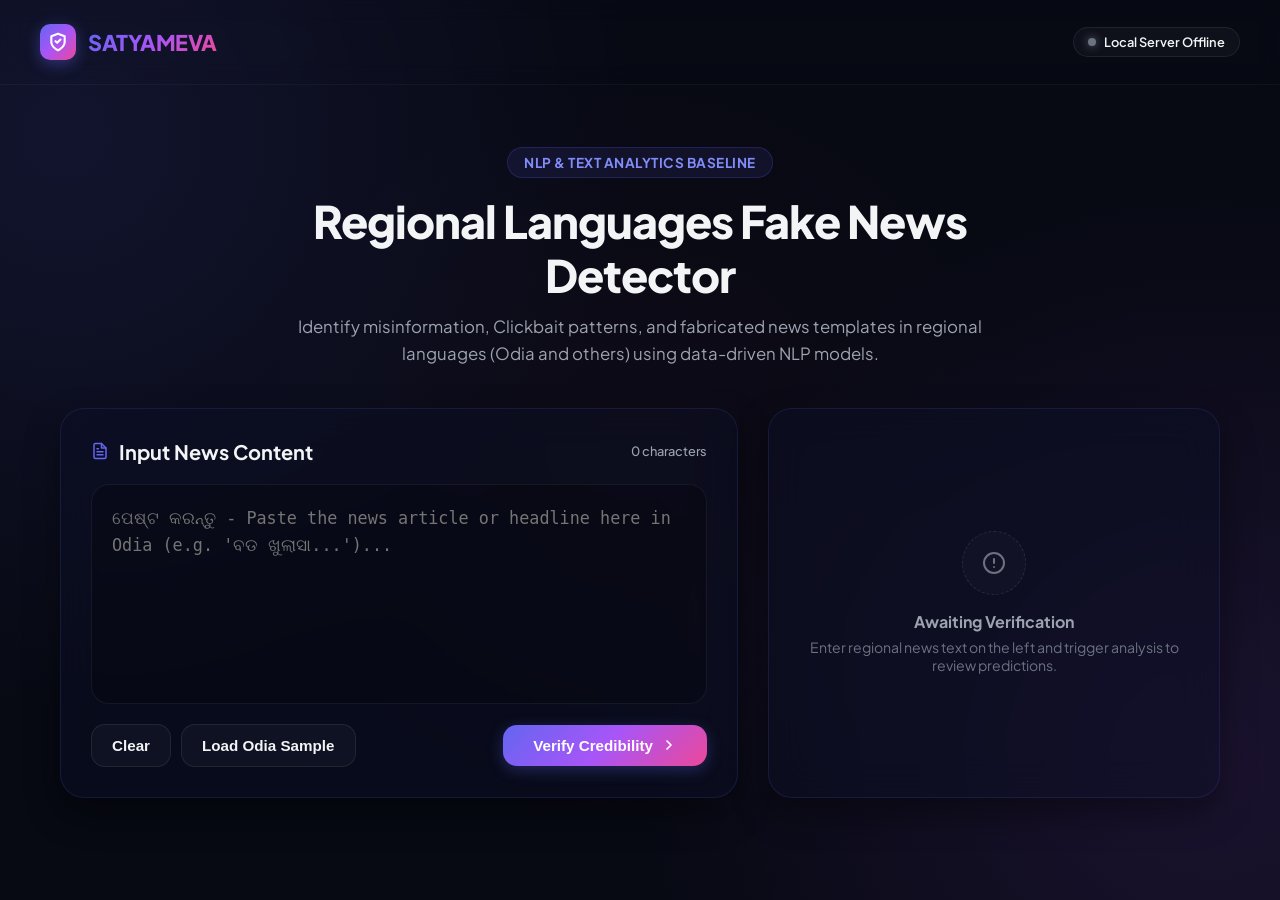
==== frontend/index.html @ 6b49a29d "fix backend" ====
<!DOCTYPE html>
<!-- Updated to use HF backend -->
<html lang="en">
<head>
    <meta charset="UTF-8">
    <meta name="viewport" content="width=device-width, initial-scale=1.0">
    <title>Satyameva | Premium Odia & Regional Fake News Detector</title>
    <meta name="description" content="An advanced NLP-powered platform of Machine Learning baselines to detect fake news in Odia and regional Indian languages.">
    <!-- Google Fonts -->
    <link href="https://fonts.googleapis.com/css2?family=Outfit:wght@300;400;500;600;700;800&family=Plus+Jakarta+Sans:wght@300;400;500;600;700;800&display=swap" rel="stylesheet">
    
    <style>
        :root {
            --bg-dark: #070913;
            --bg-card: rgba(13, 17, 39, 0.45);
            --bg-card-hover: rgba(20, 26, 56, 0.6);
            --border-glow: rgba(99, 102, 241, 0.15);
            --border-hover: rgba(139, 92, 246, 0.35);
            
            --primary: #6366f1;
            --primary-glow: #8b5cf6;
            --accent-gradient: linear-gradient(135deg, #6366f1 0%, #a855f7 50%, #ec4899 100%);
            
            --real-color: #10b981;
            --real-glow: rgba(16, 185, 129, 0.15);
            --fake-color: #ef4444;
            --fake-glow: rgba(239, 68, 68, 0.15);
            
            --text-primary: #f3f4f6;
            --text-secondary: #9ca3af;
            --text-muted: #6b7280;
        }

        * {
            box-sizing: border-box;
            margin: 0;
            padding: 0;
        }

        body {
            background-color: var(--bg-dark);
            color: var(--text-primary);
            font-family: 'Plus Jakarta Sans', 'Outfit', sans-serif;
            min-height: 100vh;
            overflow-x: hidden;
            display: flex;
            flex-direction: column;
            background-image: 
                radial-gradient(circle at 5% 15%, rgba(99, 102, 241, 0.12) 0%, transparent 40%),
                radial-gradient(circle at 95% 85%, rgba(168, 85, 247, 0.12) 0%, transparent 40%),
                radial-gradient(circle at 50% 50%, rgba(236, 72, 153, 0.03) 0%, transparent 50%);
        }

        /* Header Navigation */
        header {
            width: 100%;
            padding: 24px 40px;
            display: flex;
            justify-content: space-between;
            align-items: center;
            border-bottom: 1px solid rgba(255, 255, 255, 0.04);
            backdrop-filter: blur(12px);
            z-index: 10;
        }

        .logo-container {
            display: flex;
            align-items: center;
            gap: 12px;
        }

        .logo-icon {
            width: 36px;
            height: 36px;
            background: var(--accent-gradient);
            border-radius: 10px;
            display: flex;
            align-items: center;
            justify-content: center;
            box-shadow: 0 4px 15px rgba(99, 102, 241, 0.4);
        }

        .logo-text {
            font-size: 1.35rem;
            font-weight: 800;
            letter-spacing: -0.5px;
            background: var(--accent-gradient);
            -webkit-background-clip: text;
            background-clip: text;
            -webkit-text-fill-color: transparent;
        }

        .status-badge {
            display: flex;
            align-items: center;
            gap: 8px;
            background: rgba(255, 255, 255, 0.03);
            border: 1px solid rgba(255, 255, 255, 0.08);
            border-radius: 30px;
            padding: 6px 14px;
            font-size: 0.8rem;
            font-weight: 600;
        }

        .status-dot {
            width: 8px;
            height: 8px;
            border-radius: 50%;
            background-color: var(--text-muted);
            box-shadow: 0 0 10px var(--text-muted);
            transition: all 0.3s ease;
        }

        .status-dot.online {
            background-color: var(--real-color);
            box-shadow: 0 0 10px var(--real-color);
        }

        /* Main Workspace */
        main {
            flex: 1;
            display: flex;
            flex-direction: column;
            align-items: center;
            justify-content: center;
            padding: 40px 20px;
            max-width: 1200px;
            width: 100%;
            margin: 0 auto;
        }

        .hero-section {
            text-align: center;
            margin-bottom: 40px;
            max-width: 700px;
        }

        .hero-tag {
            display: inline-block;
            background: rgba(99, 102, 241, 0.1);
            color: #818cf8;
            padding: 6px 16px;
            border-radius: 20px;
            font-size: 0.85rem;
            font-weight: 700;
            letter-spacing: 0.5px;
            text-transform: uppercase;
            margin-bottom: 16px;
            border: 1px solid rgba(99, 102, 241, 0.2);
        }

        .hero-title {
            font-size: 2.8rem;
            font-weight: 800;
            line-height: 1.2;
            letter-spacing: -1px;
            margin-bottom: 12px;
            color: var(--text-primary);
        }

        .hero-desc {
            color: var(--text-secondary);
            font-size: 1.05rem;
            line-height: 1.6;
        }

        /* Interactive Grid Layout */
        .workspace-grid {
            display: grid;
            grid-template-columns: 1.2fr 0.8fr;
            gap: 30px;
            width: 100%;
            margin-bottom: 40px;
        }

        @media (max-width: 900px) {
            .workspace-grid {
                grid-template-columns: 1fr;
            }
        }

        .card {
            background: var(--bg-card);
            border: 1px solid var(--border-glow);
            border-radius: 24px;
            padding: 30px;
            backdrop-filter: blur(20px);
            box-shadow: 0 15px 35px rgba(0, 0, 0, 0.4);
            transition: all 0.3s ease;
        }

        .card:hover {
            border-color: rgba(99, 102, 241, 0.25);
        }

        .input-card {
            display: flex;
            flex-direction: column;
            gap: 20px;
        }

        .input-header {
            display: flex;
            justify-content: space-between;
            align-items: center;
        }

        .card-title {
            font-size: 1.25rem;
            font-weight: 700;
            display: flex;
            align-items: center;
            gap: 10px;
        }

        .word-counter {
            font-size: 0.8rem;
            color: var(--text-secondary);
            font-weight: 500;
        }

        textarea {
            width: 100%;
            height: 220px;
            background: rgba(0, 0, 0, 0.2);
            border: 1px solid rgba(255, 255, 255, 0.06);
            border-radius: 18px;
            padding: 20px;
            color: var(--text-primary);
            font-size: 1.05rem;
            line-height: 1.6;
            resize: none;
            outline: none;
            transition: all 0.3s cubic-bezier(0.4, 0, 0.2, 1);
        }

        textarea:focus {
            border-color: var(--border-hover);
            box-shadow: 0 0 20px rgba(139, 92, 246, 0.12);
            background: rgba(0, 0, 0, 0.35);
        }

        .controls-row {
            display: flex;
            gap: 15px;
            justify-content: space-between;
            align-items: center;
        }

        .button-group {
            display: flex;
            gap: 10px;
        }

        .secondary-btn {
            background: rgba(255, 255, 255, 0.03);
            border: 1px solid rgba(255, 255, 255, 0.08);
            border-radius: 14px;
            color: var(--text-primary);
            padding: 12px 20px;
            font-size: 0.95rem;
            font-weight: 600;
            cursor: pointer;
            transition: all 0.2s ease;
        }

        .secondary-btn:hover {
            background: rgba(255, 255, 255, 0.08);
            border-color: rgba(255, 255, 255, 0.15);
        }

        .primary-btn {
            background: var(--accent-gradient);
            border: none;
            border-radius: 14px;
            color: white;
            padding: 12px 30px;
            font-size: 0.95rem;
            font-weight: 700;
            cursor: pointer;
            transition: all 0.3s cubic-bezier(0.175, 0.885, 0.32, 1.275);
            box-shadow: 0 4px 15px rgba(99, 102, 241, 0.3);
            display: flex;
            align-items: center;
            gap: 8px;
        }

        .primary-btn:hover {
            transform: translateY(-2px);
            box-shadow: 0 8px 25px rgba(99, 102, 241, 0.5);
        }

        .primary-btn:active {
            transform: translateY(0);
        }

        /* Result Dashboard */
        .result-card {
            display: flex;
            flex-direction: column;
            justify-content: center;
            position: relative;
            min-height: 360px;
        }

        .result-placeholder {
            text-align: center;
            color: var(--text-secondary);
            display: flex;
            flex-direction: column;
            align-items: center;
            gap: 16px;
        }

        .placeholder-icon {
            width: 64px;
            height: 64px;
            border-radius: 50%;
            background: rgba(255, 255, 255, 0.02);
            border: 1px dashed rgba(255, 255, 255, 0.1);
            display: flex;
            align-items: center;
            justify-content: center;
            color: var(--text-muted);
        }

        .result-display {
            display: none;
            opacity: 0;
            transform: scale(0.95);
            transition: all 0.5s cubic-bezier(0.16, 1, 0.3, 1);
        }

        .result-display.active {
            display: flex;
            flex-direction: column;
            gap: 25px;
            opacity: 1;
            transform: scale(1);
        }

        .badge-container {
            display: flex;
            align-items: center;
            justify-content: space-between;
        }

        .verdict-badge {
            font-size: 1.1rem;
            font-weight: 800;
            padding: 8px 20px;
            border-radius: 30px;
            letter-spacing: 1px;
            text-transform: uppercase;
        }

        .verdict-real {
            background-color: rgba(16, 185, 129, 0.12);
            color: var(--real-color);
            border: 1px solid rgba(16, 185, 129, 0.25);
            box-shadow: 0 0 15px rgba(16, 185, 129, 0.1);
        }

        .verdict-fake {
            background-color: rgba(239, 68, 68, 0.12);
            color: var(--fake-color);
            border: 1px solid rgba(239, 68, 68, 0.25);
            box-shadow: 0 0 15px rgba(239, 68, 68, 0.1);
        }

        /* Circular Meter */
        .meter-container {
            display: flex;
            align-items: center;
            gap: 20px;
        }

        .circular-gauge {
            position: relative;
            width: 80px;
            height: 80px;
        }

        .circular-gauge svg {
            width: 100%;
            height: 100%;
            transform: rotate(-90deg);
        }

        .circular-gauge circle {
            fill: none;
            stroke-width: 6;
        }

        .circular-gauge .bg-circle {
            stroke: rgba(255, 255, 255, 0.05);
        }

        .circular-gauge .fill-circle {
            stroke: var(--primary);
            stroke-linecap: round;
            stroke-dasharray: 226;
            stroke-dashoffset: 226;
            transition: stroke-dashoffset 1.2s cubic-bezier(0.16, 1, 0.3, 1);
        }

        .percentage-label {
            position: absolute;
            top: 50%;
            left: 50%;
            transform: translate(-50%, -50%);
            font-size: 1.15rem;
            font-weight: 700;
        }

        .meter-info {
            display: flex;
            flex-direction: column;
            gap: 4px;
        }

        .meter-title {
            font-size: 0.9rem;
            font-weight: 600;
            color: var(--text-secondary);
        }

        .meter-desc {
            font-size: 0.8rem;
            color: var(--text-muted);
        }

        /* Analysis breakdown list */
        .analysis-list {
            display: flex;
            flex-direction: column;
            gap: 12px;
            background: rgba(0, 0, 0, 0.15);
            border-radius: 16px;
            padding: 18px;
            border: 1px solid rgba(255, 255, 255, 0.03);
        }

        .analysis-item {
            display: flex;
            justify-content: space-between;
            align-items: center;
            font-size: 0.88rem;
        }

        .analysis-label {
            color: var(--text-secondary);
            display: flex;
            align-items: center;
            gap: 8px;
        }

        .analysis-value {
            font-weight: 600;
        }

        .badge-sm {
            padding: 2px 8px;
            border-radius: 4px;
            font-size: 0.75rem;
            font-weight: 700;
        }

        /* Clickbait warnings box */
        .warning-box {
            background: rgba(239, 68, 68, 0.08);
            border: 1px solid rgba(239, 68, 68, 0.18);
            border-radius: 14px;
            padding: 14px 18px;
            display: none;
            align-items: flex-start;
            gap: 12px;
            font-size: 0.85rem;
            line-height: 1.5;
            color: rgba(252, 165, 165, 0.9);
        }

        .warning-box.active {
            display: flex;
        }

        /* Spinner & Loading */
        .loader-container {
            display: none;
            position: absolute;
            top: 50%;
            left: 50%;
            transform: translate(-50%, -50%);
            flex-direction: column;
            align-items: center;
            gap: 16px;
            z-index: 5;
        }

        .glow-spinner {
            width: 48px;
            height: 48px;
            border: 3px solid rgba(99, 102, 241, 0.08);
            border-top: 3px solid var(--primary-glow);
            border-radius: 50%;
            animation: spin 0.8s linear infinite;
            box-shadow: 0 0 15px rgba(139, 92, 246, 0.15);
        }

        @keyframes spin {
            0% { transform: rotate(0deg); }
            100% { transform: rotate(360deg); }
        }

        /* History log */
        .history-section {
            width: 100%;
            margin-top: 20px;
        }

        .history-header {
            display: flex;
            justify-content: space-between;
            align-items: center;
            margin-bottom: 15px;
        }

        .history-title {
            font-size: 1.1rem;
            font-weight: 700;
            color: var(--text-secondary);
        }

        .history-list {
            display: flex;
            flex-direction: column;
            gap: 10px;
        }

        .history-item {
            background: rgba(255, 255, 255, 0.02);
            border: 1px solid rgba(255, 255, 255, 0.04);
            border-radius: 12px;
            padding: 14px 20px;
            display: flex;
            justify-content: space-between;
            align-items: center;
            font-size: 0.9rem;
            cursor: pointer;
            transition: all 0.2s ease;
        }

        .history-item:hover {
            background: rgba(255, 255, 255, 0.04);
            border-color: rgba(99, 102, 241, 0.15);
        }

        .history-text {
            white-space: nowrap;
            overflow: hidden;
            text-overflow: ellipsis;
            max-width: 60%;
            color: var(--text-primary);
        }

        .history-meta {
            display: flex;
            gap: 15px;
            align-items: center;
        }

        .history-badge {
            font-size: 0.75rem;
            font-weight: 700;
            padding: 2px 8px;
            border-radius: 4px;
            text-transform: uppercase;
        }

        .history-badge.real {
            background: rgba(16, 185, 129, 0.15);
            color: var(--real-color);
        }

        .history-badge.fake {
            background: rgba(239, 68, 68, 0.15);
            color: var(--fake-color);
        }

        .clear-history-btn {
            font-size: 0.8rem;
            color: var(--text-muted);
            background: none;
            border: none;
            cursor: pointer;
            font-weight: 600;
        }

        .clear-history-btn:hover {
            color: var(--fake-color);
        }
    </style>
</head>
<body>

    <!-- Header Section -->
    <header>
        <div class="logo-container">
            <div class="logo-icon">
                <!-- SVG Shield Check icon -->
                <svg width="20" height="20" viewBox="0 0 24 24" fill="none" stroke="currentColor" stroke-width="2.5" stroke-linecap="round" stroke-linejoin="round" style="color: white;">
                    <path d="M12 22s8-4 8-10V5l-8-3-8 3v7c0 6 8 10 8 10z"></path>
                    <path d="m9 11 2 2 4-4"></path>
                </svg>
            </div>
            <span class="logo-text">SATYAMEVA</span>
        </div>
        
        <div class="status-badge" id="apiStatusBadge">
            <div class="status-dot" id="apiStatusDot"></div>
            <span id="apiStatusText">Checking Server...</span>
        </div>
    </header>

    <!-- Main Content Grid -->
    <main>
        
        <!-- Hero Introduction -->
        <section class="hero-section">
            <span class="hero-tag">NLP & Text Analytics Baseline</span>
            <h1 class="hero-title">Regional Languages Fake News Detector</h1>
            <p class="hero-desc">Identify misinformation, Clickbait patterns, and fabricated news templates in regional languages (Odia and others) using data-driven NLP models.</p>
        </section>

        <!-- Dynamic Grid Workspace -->
        <div class="workspace-grid">
            
            <!-- Left Panel: Input Area -->
            <div class="card input-card">
                <div class="input-header">
                    <span class="card-title">
                        <svg width="18" height="18" viewBox="0 0 24 24" fill="none" stroke="currentColor" stroke-width="2" stroke-linecap="round" stroke-linejoin="round" style="color: var(--primary);">
                            <path d="M14 2H6a2 2 0 0 0-2 2v16a2 2 0 0 0 2 2h12a2 2 0 0 0 2-2V8z"></path>
                            <polyline points="14 2 14 8 20 8"></polyline>
                            <line x1="16" y1="13" x2="8" y2="13"></line>
                            <line x1="16" y1="17" x2="8" y2="17"></line>
                            <polyline points="10 9 9 9 8 9"></polyline>
                        </svg>
                        Input News Content
                    </span>
                    <span class="word-counter" id="charCounter">0 characters</span>
                </div>
                
                <textarea id="newsInput" oninput="updateCharCounter()" placeholder="ପେଷ୍ଟ କରନ୍ତୁ - Paste the news article or headline here in Odia (e.g. 'ବଡ ଖୁଲାସା...')..."></textarea>
                
                <div class="controls-row">
                    <div class="button-group">
                        <button class="secondary-btn" onclick="clearInput()">Clear</button>
                        <button class="secondary-btn" onclick="pasteSample()">Load Odia Sample</button>
                    </div>
                    <button class="primary-btn" id="analyzeBtn" onclick="analyzeNews()">
                        <span>Verify Credibility</span>
                        <svg width="16" height="16" viewBox="0 0 24 24" fill="none" stroke="currentColor" stroke-width="2.5" stroke-linecap="round" stroke-linejoin="round">
                            <polyline points="9 18 15 12 9 6"></polyline>
                        </svg>
                    </button>
                </div>
            </div>

            <!-- Right Panel: Results Dashboard -->
            <div class="card result-card" id="resultCard">
                
                <!-- Loading State overlay -->
                <div class="loader-container" id="loaderContainer">
                    <div class="glow-spinner"></div>
                    <p style="color: var(--text-secondary); font-size: 0.9rem; font-weight: 500;">Running NLP Classifiers...</p>
                </div>

                <!-- 1. Placeholder State -->
                <div class="result-placeholder" id="resultPlaceholder">
                    <div class="placeholder-icon">
                        <svg width="24" height="24" viewBox="0 0 24 24" fill="none" stroke="currentColor" stroke-width="2" stroke-linecap="round" stroke-linejoin="round">
                            <circle cx="12" cy="12" r="10"></circle>
                            <line x1="12" y1="8" x2="12" y2="12"></line>
                            <line x1="12" y1="16" x2="12.01" y2="16"></line>
                        </svg>
                    </div>
                    <div>
                        <h4 style="font-weight: 700; margin-bottom: 6px;">Awaiting Verification</h4>
                        <p style="font-size: 0.88rem; color: var(--text-muted);">Enter regional news text on the left and trigger analysis to review predictions.</p>
                    </div>
                </div>

                <!-- 2. Active Result Display State -->
                <div class="result-display" id="resultDisplay">
                    <div class="badge-container">
                        <h4 style="font-weight: 700; font-size: 1.05rem;">Classification Verdict</h4>
                        <div id="verdictBadge" class="verdict-badge verdict-real">REAL</div>
                    </div>

                    <!-- Circular Gauge Indicator -->
                    <div class="meter-container">
                        <div class="circular-gauge">
                            <svg>
                                <circle class="bg-circle" cx="40" cy="40" r="36"></circle>
                                <circle class="fill-circle" id="gaugeFill" cx="40" cy="40" r="36"></circle>
                            </svg>
                            <div class="percentage-label" id="confidencePercent">0%</div>
                        </div>
                        <div class="meter-info">
                            <div class="meter-title">Confidence Metric</div>
                            <div class="meter-desc" id="confidenceDesc">Probability allocated by NLP classifier.</div>
                        </div>
                    </div>

                    <!-- Analysis breakdown metrics -->
                    <div class="analysis-list">
                        <div class="analysis-item">
                            <span class="analysis-label">Model Classification:</span>
                            <span class="analysis-value badge-sm" id="metaModelUsed" style="background: rgba(99, 102, 241, 0.15); color: #818cf8;">TF-IDF Baseline</span>
                        </div>
                        <div class="analysis-item">
                            <span class="analysis-label">Text Character Length:</span>
                            <span class="analysis-value" id="metaTextLen">0</span>
                        </div>
                        <div class="analysis-item">
                            <span class="analysis-label">Status Verification:</span>
                            <span class="analysis-value" style="color: var(--real-color);">Completed</span>
                        </div>
                    </div>

                    <!-- Warning for clickbait template matches -->
                    <div class="warning-box" id="warningBox">
                        <svg width="20" height="20" viewBox="0 0 24 24" fill="none" stroke="#fca5a5" stroke-width="2" stroke-linecap="round" stroke-linejoin="round" style="flex-shrink: 0;">
                            <path d="m21.73 18-8-14a2 2 0 0 0-3.48 0l-8 14A2 2 0 0 0 4 21h16a2 2 0 0 0 1.73-3Z"></path>
                            <line x1="12" y1="9" x2="12" y2="13"></line>
                            <line x1="12" y1="17" x2="12.01" y2="17"></line>
                        </svg>
                        <div>
                            <strong style="display: block; margin-bottom: 2px;">Sensational Clickbait Detected</strong>
                            <span id="warningMsg">Your text contains known clickbait templates commonly found in fabricated Odia news reporting.</span>
                        </div>
                    </div>
                </div>

            </div>
        </div>

        <!-- Section: Scan History -->
        <section class="history-section" id="historySection" style="display: none;">
            <div class="history-header">
                <span class="history-title">Recent Verification History</span>
                <button class="clear-history-btn" onclick="clearHistory()">Clear History</button>
            </div>
            <div class="history-list" id="historyList">
                <!-- Javascript populates this -->
            </div>
        </section>

    </main>

    <!-- Javascript Logical Controller -->
    <script>
        const API_URL = "https://sruti2006-satyameva-backend.hf.space/run/predict";
                let historyArray = JSON.parse(localStorage.getItem("satyameva_history") || "[]");
        const loadSamples = [
            "ମୁଖ୍ୟମନ୍ତ୍ରୀ ନୂତନ ଯୋଜନା ଘୋଷଣା କରିଛନ୍ତି",
            "କଟକରେ ନୂଆ ପୁଲ ଉଦ୍ଘାଟନ କରାଗଲା",
            "ସ୍ୱାସ୍ଥ୍ୟ ବିଭାଗ ଡେଙ୍ଗୁ ରୋଗ ପ୍ରତିରୋଧ ପାଇଁ ସଚେତନତା ଅଭିଯାନ ଆରମ୍ଭ କରିଛି",
            "ସାବଧାନ! ବଜାରକୁ ଆସିଗଲାଣି ପ୍ଲାଷ୍ଟିକ ଚାଉଳ, ଖାଇଲେ ମଣିଷ ତୁରନ୍ତ ମରିଯାଉଛି!!!",
            "ନାସା ପକ୍ଷରୁ ସୂଚନା: ଆସନ୍ତା ଶନିବାର ରାତିରେ ସମ୍ପୂର୍ଣ୍ଣ ପୃଥିବୀ ଅନ୍ଧକାର ହୋଇଯିବ।"
        ];
let sampleIndex = 0; // index for cycling samples

        // On document start: Check server status and render history log
        window.addEventListener("DOMContentLoaded", () => {
            checkServerStatus();
            renderHistory();
        });

        // Periodic Health Check for API Status (every 10 seconds)
        async function checkServerStatus() {
            const dot = document.getElementById("apiStatusDot");
            const text = document.getElementById("apiStatusText");
            try {
                const response = await fetch(API_URL, {
                    method: "POST",
                    headers: { "Content-Type": "application/json" },
                    body: JSON.stringify({ text: "test" })
                });
                const contentType = response.headers.get("content-type") || "";
                if (response.ok && contentType.includes("application/json")) {
                    dot.className = "status-dot online";
                    text.innerText = `Online (Model)`;
                } else {
                    dot.className = "status-dot";
                    text.innerText = "Waking up… (please wait)";
                }
            } catch (e) {
                dot.className = "status-dot";
                text.innerText = "Local Server Offline";
            }
        }
        setInterval(checkServerStatus, 10000);

        function updateCharCounter() {
            const text = document.getElementById("newsInput").value;
            document.getElementById("charCounter").innerText = `${text.length} characters`;
        }

        function clearInput() {
            document.getElementById("newsInput").value = "";
            updateCharCounter();
        }

        function pasteSample() {
            console.log('pasteSample called', sampleIndex, loadSamples);
            // Cycle through predefined sample news items
            document.getElementById("newsInput").value = loadSamples[sampleIndex];
            sampleIndex = (sampleIndex + 1) % loadSamples.length;
            updateCharCounter();
        }

        async function analyzeNews() {
            const text = document.getElementById("newsInput").value.trim();
            const placeholder = document.getElementById("resultPlaceholder");
            const display = document.getElementById("resultDisplay");
            const loader = document.getElementById("loaderContainer");
            const analyzeBtn = document.getElementById("analyzeBtn");

            if (!text) {
                alert("Please input some Odia news content to verify.");
                return;
            }

            // Enter Loading State
            analyzeBtn.disabled = true;
            placeholder.style.display = "none";
            display.style.display = "none";
            display.classList.remove("active");
            loader.style.display = "flex";

            // Local Clickbait Heuristic Check
            const clickbaitPatterns = [
                "ବଡ ଖୁଲାସା", "ବଡ଼ ଖୁଲାସା", "ଭୟଙ୍କର", "ଚମତ୍କାର", "ଆଶ୍ଚର୍ୟଜନକ", 
                "ଆଶ୍ଚର୍ଯ୍ୟଜନକ", "100% ସତ୍ୟ", "ତୁରନ୍ତ ଶେୟର", "ଲିଙ୍କ କ୍ଲିକ୍"
            ];
            const foundPatterns = clickbaitPatterns.filter(pattern => text.includes(pattern));

            try {
                const response = await fetch(API_URL, {
    method: "POST",
    headers: { "Content-Type": "application/json" },
    body: JSON.stringify({ data: [text] })
});

// Ensure we got JSON (space may still be warming up)
const contentType = response.headers.get("content-type") || "";
if (!response.ok || !contentType.includes("application/json")) {
    throw new Error("Backend is still initializing. Please try again later.");
}

const result = await response.json();
// Gradio typically returns { data: [[prediction, confidence, model_used]] }
const payload = result?.data?.[0] || [];
const prediction = payload[0] || "unknown";
const confidence = payload[1] || 0;
const model_used = payload[2] || "model";


                if (!response.ok) {
                    throw new Error("HTTP failure");
                }

                const data = await response.json();
                
                // Show Verdict Badge
                const badge = document.getElementById("verdictBadge");
                badge.innerText = data.prediction;
                if (data.prediction.toLowerCase() === "real") {
                    badge.className = "verdict-badge verdict-real";
                } else {
                    badge.className = "verdict-badge verdict-fake";
                }

                // Update Confidence Gauge
                const pct = Math.round(data.confidence * 100);
                document.getElementById("confidencePercent").innerText = `${pct}%`;
                
                // Animate SVG Gauge Fill (Circumference of r=36 is 226)
                const offset = 226 - (226 * pct) / 100;
                document.getElementById("gaugeFill").style.strokeDashoffset = offset;
                
                // Set color theme for gauge stroke
                if (data.prediction.toLowerCase() === "real") {
                    document.getElementById("gaugeFill").style.stroke = "var(--real-color)";
                } else {
                    document.getElementById("gaugeFill").style.stroke = "var(--fake-color)";
                }

                // Metadata mappings
                document.getElementById("metaModelUsed").innerText = data.model_used;
                document.getElementById("metaTextLen").innerText = text.length;

                // Configure Clickbait Warning panel
                const warningBox = document.getElementById("warningBox");
                if (foundPatterns.length > 0) {
                    warningBox.classList.add("active");
                    document.getElementById("warningMsg").innerText = `Contains flag phrase(s): "${foundPatterns.join('", "')}". Clickbait patterns often point to fabricated news.`;
                } else {
                    warningBox.classList.remove("active");
                }

                // Save to Scan History
                saveToHistory(text, data.prediction, pct);

                // Exit loading, show results
                loader.style.display = "none";
                display.style.display = "flex";
                setTimeout(() => display.classList.add("active"), 50);

            } catch (err) {
                alert("Unable to reach the backend service. Please try again later.");
                console.error(err);
                loader.style.display = "none";
                placeholder.style.display = "flex";
            } finally {
                analyzeBtn.disabled = false;
            }
        }

        // History Manager Functions
        function saveToHistory(text, verdict, confidence) {
            const newItem = {
                text: text,
                verdict: verdict,
                confidence: confidence,
                timestamp: new Date().toLocaleTimeString([], { hour: '2-digit', minute: '2-digit' })
            };
            // Limit to top 5 history records
            historyArray.unshift(newItem);
            if (historyArray.length > 5) historyArray.pop();
            
            localStorage.setItem("satyameva_history", JSON.stringify(historyArray));
            renderHistory();
        }

        function renderHistory() {
            const container = document.getElementById("historySection");
            const list = document.getElementById("historyList");
            
            if (historyArray.length === 0) {
                container.style.display = "none";
                return;
            }

            container.style.display = "block";
            list.innerHTML = "";

            historyArray.forEach((item, index) => {
                const div = document.createElement("div");
                div.className = "history-item";
                div.onclick = () => {
                    document.getElementById("newsInput").value = item.text;
                    updateCharCounter();
                };
                
                div.innerHTML = `
                    <span class="history-text">"${item.text}"</span>
                    <div class="history-meta">
                        <span style="font-size: 0.75rem; color: var(--text-muted);">${item.timestamp}</span>
                        <span class="history-badge ${item.verdict.toLowerCase()}">${item.verdict} (${item.confidence}%)</span>
                    </div>
                `;
                list.appendChild(div);
            });
        }

        function clearHistory() {
            historyArray = [];
            localStorage.removeItem("satyameva_history");
            renderHistory();
        }
    </script>
</body>
</html>
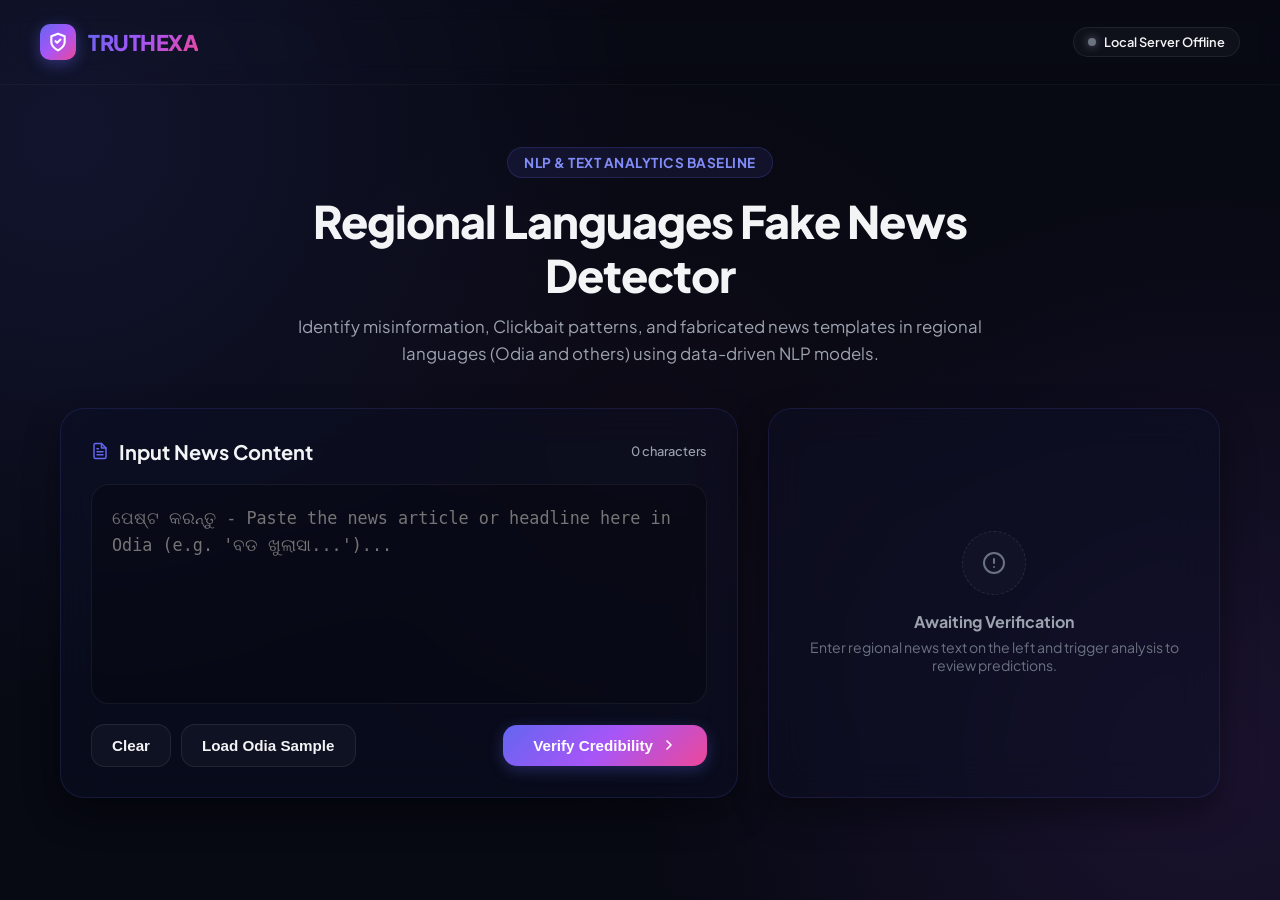
==== commit e511748f: "update project name to Truthexa" ====
--- a/frontend/index.html
+++ b/frontend/index.html
@@ -4,7 +4,7 @@
 <head>
     <meta charset="UTF-8">
     <meta name="viewport" content="width=device-width, initial-scale=1.0">
-    <title>Satyameva | Premium Odia & Regional Fake News Detector</title>
+    <title>Truthexa | Premium Odia & Regional Fake News Detector</title>
     <meta name="description" content="An advanced NLP-powered platform of Machine Learning baselines to detect fake news in Odia and regional Indian languages.">
     <!-- Google Fonts -->
     <link href="https://fonts.googleapis.com/css2?family=Outfit:wght@300;400;500;600;700;800&family=Plus+Jakarta+Sans:wght@300;400;500;600;700;800&display=swap" rel="stylesheet">
@@ -60,6 +60,7 @@
             align-items: center;
             border-bottom: 1px solid rgba(255, 255, 255, 0.04);
             backdrop-filter: blur(12px);
+            -webkit-backdrop-filter: blur(12px);
             z-index: 10;
         }
 
@@ -185,6 +186,7 @@
             border-radius: 24px;
             padding: 30px;
             backdrop-filter: blur(20px);
+            -webkit-backdrop-filter: blur(20px);
             box-shadow: 0 15px 35px rgba(0, 0, 0, 0.4);
             transition: all 0.3s ease;
         }
@@ -286,9 +288,20 @@
         }
 
         .primary-btn:hover {
-            transform: translateY(-2px);
-            box-shadow: 0 8px 25px rgba(99, 102, 241, 0.5);
-        }
+    transform: translateY(-2px);
+    box-shadow: 0 8px 25px rgba(99, 102, 241, 0.5);
+}
+
+/* Glassmorphism backdrop for supported browsers */
+.glass-card {
+    backdrop-filter: blur(12px);
+    -webkit-backdrop-filter: blur(12px);
+    background: rgba(255,255,255,0.08);
+    border-radius: 14px;
+    border: 1px solid rgba(255,255,255,0.12);
+    transform: translateY(-2px);
+    box-shadow: 0 8px 25px rgba(99, 102, 241, 0.5);
+}
 
         .primary-btn:active {
             transform: translateY(0);
@@ -613,7 +626,7 @@
                     <path d="m9 11 2 2 4-4"></path>
                 </svg>
             </div>
-            <span class="logo-text">SATYAMEVA</span>
+            <span class="logo-text">TRUTHEXA</span>
         </div>
         
         <div class="status-badge" id="apiStatusBadge">
@@ -761,8 +774,9 @@
 
     <!-- Javascript Logical Controller -->
     <script>
-        const API_URL = "https://sruti2006-satyameva-backend.hf.space/run/predict";
-                let historyArray = JSON.parse(localStorage.getItem("satyameva_history") || "[]");
+        const BASE_URL = "https://sruti2006-fake-news-detector-api.hf.space";
+        const API_URL = `${BASE_URL}/analyze`;
+                let historyArray = JSON.parse(localStorage.getItem("truthexa_history") || "[]");
         const loadSamples = [
             "ମୁଖ୍ୟମନ୍ତ୍ରୀ ନୂତନ ଯୋଜନା ଘୋଷଣା କରିଛନ୍ତି",
             "କଟକରେ ନୂଆ ପୁଲ ଉଦ୍ଘାଟନ କରାଗଲା",
@@ -783,19 +797,31 @@
             const dot = document.getElementById("apiStatusDot");
             const text = document.getElementById("apiStatusText");
             try {
-                const response = await fetch(API_URL, {
-                    method: "POST",
-                    headers: { "Content-Type": "application/json" },
-                    body: JSON.stringify({ text: "test" })
-                });
-                const contentType = response.headers.get("content-type") || "";
-                if (response.ok && contentType.includes("application/json")) {
-                    dot.className = "status-dot online";
+                                // Health check: request the /health endpoint to know if the model is ready
+            const healthUrl = `${BASE_URL}/`;
+            console.log('Health check URL:', healthUrl);
+            const response = await fetch(healthUrl, { method: 'GET' });
+            console.log('Health check response', response.status, response.headers.get('content-type'));
+            const contentType = response.headers.get('content-type') || '';
+            // Treat 200‑OK or 206‑Partial with JSON as valid, otherwise assume the container is still warming up
+            if (response.ok && (response.status === 200 || response.status === 206) && contentType.includes('application/json')) {
+                const payload = await response.json();
+                // If model is loaded, consider it online
+                if (payload.model_type && (payload.mbert_loaded || payload.tfidf_loaded)) {
+                    dot.className = 'status-dot online';
                     text.innerText = `Online (Model)`;
                 } else {
-                    dot.className = "status-dot";
-                    text.innerText = "Waking up… (please wait)";
+                    dot.className = 'status-dot';
+                    text.innerText = 'Waking up… (please wait)';
                 }
+            } else if (response.status === 404 || response.status === 206) {
+                // 404 or 206 likely means the HF space is still initializing
+                dot.className = 'status-dot';
+                text.innerText = 'Waking up… (please wait)';
+            } else {
+                dot.className = 'status-dot';
+                text.innerText = 'Local Server Offline';
+            }
             } catch (e) {
                 dot.className = "status-dot";
                 text.innerText = "Local Server Offline";
@@ -849,42 +875,33 @@
 
             try {
                 const response = await fetch(API_URL, {
-    method: "POST",
-    headers: { "Content-Type": "application/json" },
-    body: JSON.stringify({ data: [text] })
-});
-
-// Ensure we got JSON (space may still be warming up)
-const contentType = response.headers.get("content-type") || "";
-if (!response.ok || !contentType.includes("application/json")) {
-    throw new Error("Backend is still initializing. Please try again later.");
-}
-
-const result = await response.json();
-// Gradio typically returns { data: [[prediction, confidence, model_used]] }
-const payload = result?.data?.[0] || [];
-const prediction = payload[0] || "unknown";
-const confidence = payload[1] || 0;
-const model_used = payload[2] || "model";
-
+                    method: "POST",
+                    headers: { "Content-Type": "application/json" },
+                    // FastAPI expects a JSON object with a 'text' field
+                    body: JSON.stringify({ text })
+                });
 
                 if (!response.ok) {
-                    throw new Error("HTTP failure");
+                    throw new Error(`HTTP ${response.status}`);
                 }
 
-                const data = await response.json();
-                
+                const result = await response.json();
+                // FastAPI returns fields directly
+                const prediction = result.prediction || "unknown";
+                const confidence = result.confidence || 0;
+                const model_used = result.model_used || "model";
+
                 // Show Verdict Badge
                 const badge = document.getElementById("verdictBadge");
-                badge.innerText = data.prediction;
-                if (data.prediction.toLowerCase() === "real") {
+                badge.innerText = prediction;
+                if (prediction.toLowerCase() === "real") {
                     badge.className = "verdict-badge verdict-real";
                 } else {
                     badge.className = "verdict-badge verdict-fake";
                 }
 
                 // Update Confidence Gauge
-                const pct = Math.round(data.confidence * 100);
+                const pct = Math.round(confidence * 100);
                 document.getElementById("confidencePercent").innerText = `${pct}%`;
                 
                 // Animate SVG Gauge Fill (Circumference of r=36 is 226)
@@ -892,14 +909,14 @@
                 document.getElementById("gaugeFill").style.strokeDashoffset = offset;
                 
                 // Set color theme for gauge stroke
-                if (data.prediction.toLowerCase() === "real") {
+                if (prediction.toLowerCase() === "real") {
                     document.getElementById("gaugeFill").style.stroke = "var(--real-color)";
                 } else {
                     document.getElementById("gaugeFill").style.stroke = "var(--fake-color)";
                 }
 
                 // Metadata mappings
-                document.getElementById("metaModelUsed").innerText = data.model_used;
+                document.getElementById("metaModelUsed").innerText = model_used;
                 document.getElementById("metaTextLen").innerText = text.length;
 
                 // Configure Clickbait Warning panel
@@ -912,7 +929,7 @@
                 }
 
                 // Save to Scan History
-                saveToHistory(text, data.prediction, pct);
+                saveToHistory(text, prediction, pct);
 
                 // Exit loading, show results
                 loader.style.display = "none";
@@ -941,7 +958,7 @@
             historyArray.unshift(newItem);
             if (historyArray.length > 5) historyArray.pop();
             
-            localStorage.setItem("satyameva_history", JSON.stringify(historyArray));
+            localStorage.setItem("truthexa_history", JSON.stringify(historyArray));
             renderHistory();
         }
 
@@ -978,7 +995,7 @@
 
         function clearHistory() {
             historyArray = [];
-            localStorage.removeItem("satyameva_history");
+            localStorage.removeItem("truthexa_history");
             renderHistory();
         }
     </script>
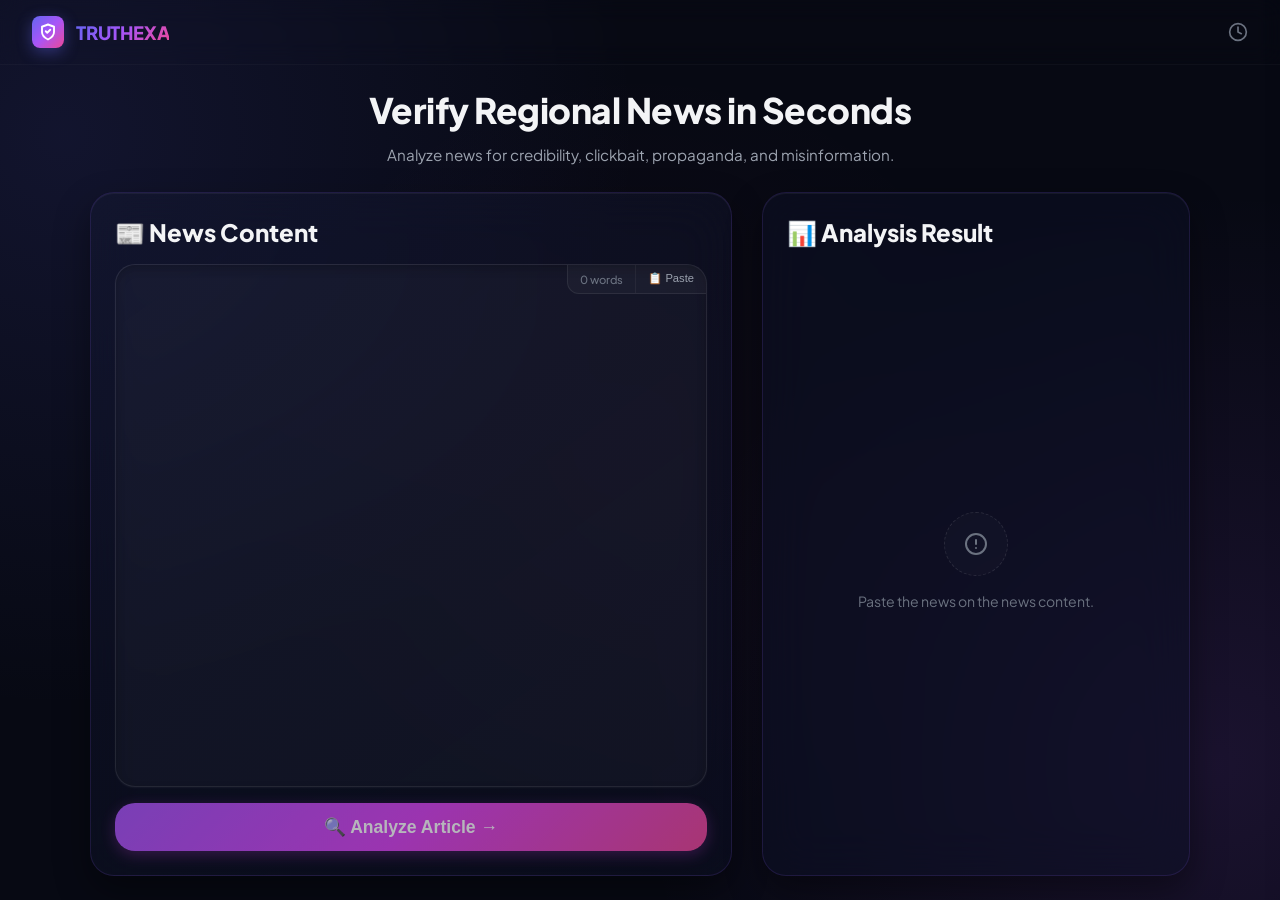
==== commit cdd4e522: "improved the desktop ui" ====
--- a/frontend/index.html
+++ b/frontend/index.html
@@ -4,684 +4,113 @@
 <head>
     <meta charset="UTF-8">
     <meta name="viewport" content="width=device-width, initial-scale=1.0">
-    <title>Truthexa | Premium Odia & Regional Fake News Detector</title>
+    <title>Truthexa | NLP-Powered Fake News Detection</title>
     <meta name="description" content="An advanced NLP-powered platform of Machine Learning baselines to detect fake news in Odia and regional Indian languages.">
     <!-- Google Fonts -->
     <link href="https://fonts.googleapis.com/css2?family=Outfit:wght@300;400;500;600;700;800&family=Plus+Jakarta+Sans:wght@300;400;500;600;700;800&display=swap" rel="stylesheet">
     
-    <style>
-        :root {
-            --bg-dark: #070913;
-            --bg-card: rgba(13, 17, 39, 0.45);
-            --bg-card-hover: rgba(20, 26, 56, 0.6);
-            --border-glow: rgba(99, 102, 241, 0.15);
-            --border-hover: rgba(139, 92, 246, 0.35);
-            
-            --primary: #6366f1;
-            --primary-glow: #8b5cf6;
-            --accent-gradient: linear-gradient(135deg, #6366f1 0%, #a855f7 50%, #ec4899 100%);
-            
-            --real-color: #10b981;
-            --real-glow: rgba(16, 185, 129, 0.15);
-            --fake-color: #ef4444;
-            --fake-glow: rgba(239, 68, 68, 0.15);
-            
-            --text-primary: #f3f4f6;
-            --text-secondary: #9ca3af;
-            --text-muted: #6b7280;
-        }
-
-        * {
-            box-sizing: border-box;
-            margin: 0;
-            padding: 0;
-        }
-
-        body {
-            background-color: var(--bg-dark);
-            color: var(--text-primary);
-            font-family: 'Plus Jakarta Sans', 'Outfit', sans-serif;
-            min-height: 100vh;
-            overflow-x: hidden;
-            display: flex;
-            flex-direction: column;
-            background-image: 
-                radial-gradient(circle at 5% 15%, rgba(99, 102, 241, 0.12) 0%, transparent 40%),
-                radial-gradient(circle at 95% 85%, rgba(168, 85, 247, 0.12) 0%, transparent 40%),
-                radial-gradient(circle at 50% 50%, rgba(236, 72, 153, 0.03) 0%, transparent 50%);
-        }
-
-        /* Header Navigation */
-        header {
-            width: 100%;
-            padding: 24px 40px;
-            display: flex;
-            justify-content: space-between;
-            align-items: center;
-            border-bottom: 1px solid rgba(255, 255, 255, 0.04);
-            backdrop-filter: blur(12px);
-            -webkit-backdrop-filter: blur(12px);
-            z-index: 10;
-        }
-
-        .logo-container {
-            display: flex;
-            align-items: center;
-            gap: 12px;
-        }
-
-        .logo-icon {
-            width: 36px;
-            height: 36px;
-            background: var(--accent-gradient);
-            border-radius: 10px;
-            display: flex;
-            align-items: center;
-            justify-content: center;
-            box-shadow: 0 4px 15px rgba(99, 102, 241, 0.4);
-        }
-
-        .logo-text {
-            font-size: 1.35rem;
-            font-weight: 800;
-            letter-spacing: -0.5px;
-            background: var(--accent-gradient);
-            -webkit-background-clip: text;
-            background-clip: text;
-            -webkit-text-fill-color: transparent;
-        }
-
-        .status-badge {
-            display: flex;
-            align-items: center;
-            gap: 8px;
-            background: rgba(255, 255, 255, 0.03);
-            border: 1px solid rgba(255, 255, 255, 0.08);
-            border-radius: 30px;
-            padding: 6px 14px;
-            font-size: 0.8rem;
-            font-weight: 600;
-        }
-
-        .status-dot {
-            width: 8px;
-            height: 8px;
-            border-radius: 50%;
-            background-color: var(--text-muted);
-            box-shadow: 0 0 10px var(--text-muted);
-            transition: all 0.3s ease;
-        }
-
-        .status-dot.online {
-            background-color: var(--real-color);
-            box-shadow: 0 0 10px var(--real-color);
-        }
-
-        /* Main Workspace */
-        main {
-            flex: 1;
-            display: flex;
-            flex-direction: column;
-            align-items: center;
-            justify-content: center;
-            padding: 40px 20px;
-            max-width: 1200px;
-            width: 100%;
-            margin: 0 auto;
-        }
-
-        .hero-section {
-            text-align: center;
-            margin-bottom: 40px;
-            max-width: 700px;
-        }
-
-        .hero-tag {
-            display: inline-block;
-            background: rgba(99, 102, 241, 0.1);
-            color: #818cf8;
-            padding: 6px 16px;
-            border-radius: 20px;
-            font-size: 0.85rem;
-            font-weight: 700;
-            letter-spacing: 0.5px;
-            text-transform: uppercase;
-            margin-bottom: 16px;
-            border: 1px solid rgba(99, 102, 241, 0.2);
-        }
-
-        .hero-title {
-            font-size: 2.8rem;
-            font-weight: 800;
-            line-height: 1.2;
-            letter-spacing: -1px;
-            margin-bottom: 12px;
-            color: var(--text-primary);
-        }
-
-        .hero-desc {
-            color: var(--text-secondary);
-            font-size: 1.05rem;
-            line-height: 1.6;
-        }
-
-        /* Interactive Grid Layout */
-        .workspace-grid {
-            display: grid;
-            grid-template-columns: 1.2fr 0.8fr;
-            gap: 30px;
-            width: 100%;
-            margin-bottom: 40px;
-        }
-
-        @media (max-width: 900px) {
-            .workspace-grid {
-                grid-template-columns: 1fr;
-            }
-        }
-
-        .card {
-            background: var(--bg-card);
-            border: 1px solid var(--border-glow);
-            border-radius: 24px;
-            padding: 30px;
-            backdrop-filter: blur(20px);
-            -webkit-backdrop-filter: blur(20px);
-            box-shadow: 0 15px 35px rgba(0, 0, 0, 0.4);
-            transition: all 0.3s ease;
-        }
-
-        .card:hover {
-            border-color: rgba(99, 102, 241, 0.25);
-        }
-
-        .input-card {
-            display: flex;
-            flex-direction: column;
-            gap: 20px;
-        }
-
-        .input-header {
-            display: flex;
-            justify-content: space-between;
-            align-items: center;
-        }
-
-        .card-title {
-            font-size: 1.25rem;
-            font-weight: 700;
-            display: flex;
-            align-items: center;
-            gap: 10px;
-        }
-
-        .word-counter {
-            font-size: 0.8rem;
-            color: var(--text-secondary);
-            font-weight: 500;
-        }
-
-        textarea {
-            width: 100%;
-            height: 220px;
-            background: rgba(0, 0, 0, 0.2);
-            border: 1px solid rgba(255, 255, 255, 0.06);
-            border-radius: 18px;
-            padding: 20px;
-            color: var(--text-primary);
-            font-size: 1.05rem;
-            line-height: 1.6;
-            resize: none;
-            outline: none;
-            transition: all 0.3s cubic-bezier(0.4, 0, 0.2, 1);
-        }
-
-        textarea:focus {
-            border-color: var(--border-hover);
-            box-shadow: 0 0 20px rgba(139, 92, 246, 0.12);
-            background: rgba(0, 0, 0, 0.35);
-        }
-
-        .controls-row {
-            display: flex;
-            gap: 15px;
-            justify-content: space-between;
-            align-items: center;
-        }
-
-        .button-group {
-            display: flex;
-            gap: 10px;
-        }
-
-        .secondary-btn {
-            background: rgba(255, 255, 255, 0.03);
-            border: 1px solid rgba(255, 255, 255, 0.08);
-            border-radius: 14px;
-            color: var(--text-primary);
-            padding: 12px 20px;
-            font-size: 0.95rem;
-            font-weight: 600;
-            cursor: pointer;
-            transition: all 0.2s ease;
-        }
-
-        .secondary-btn:hover {
-            background: rgba(255, 255, 255, 0.08);
-            border-color: rgba(255, 255, 255, 0.15);
-        }
-
-        .primary-btn {
-            background: var(--accent-gradient);
-            border: none;
-            border-radius: 14px;
-            color: white;
-            padding: 12px 30px;
-            font-size: 0.95rem;
-            font-weight: 700;
-            cursor: pointer;
-            transition: all 0.3s cubic-bezier(0.175, 0.885, 0.32, 1.275);
-            box-shadow: 0 4px 15px rgba(99, 102, 241, 0.3);
-            display: flex;
-            align-items: center;
-            gap: 8px;
-        }
-
-        .primary-btn:hover {
-    transform: translateY(-2px);
-    box-shadow: 0 8px 25px rgba(99, 102, 241, 0.5);
-}
-
-/* Glassmorphism backdrop for supported browsers */
-.glass-card {
-    backdrop-filter: blur(12px);
-    -webkit-backdrop-filter: blur(12px);
-    background: rgba(255,255,255,0.08);
-    border-radius: 14px;
-    border: 1px solid rgba(255,255,255,0.12);
-    transform: translateY(-2px);
-    box-shadow: 0 8px 25px rgba(99, 102, 241, 0.5);
-}
-
-        .primary-btn:active {
-            transform: translateY(0);
-        }
-
-        /* Result Dashboard */
-        .result-card {
-            display: flex;
-            flex-direction: column;
-            justify-content: center;
-            position: relative;
-            min-height: 360px;
-        }
-
-        .result-placeholder {
-            text-align: center;
-            color: var(--text-secondary);
-            display: flex;
-            flex-direction: column;
-            align-items: center;
-            gap: 16px;
-        }
-
-        .placeholder-icon {
-            width: 64px;
-            height: 64px;
-            border-radius: 50%;
-            background: rgba(255, 255, 255, 0.02);
-            border: 1px dashed rgba(255, 255, 255, 0.1);
-            display: flex;
-            align-items: center;
-            justify-content: center;
-            color: var(--text-muted);
-        }
-
-        .result-display {
-            display: none;
-            opacity: 0;
-            transform: scale(0.95);
-            transition: all 0.5s cubic-bezier(0.16, 1, 0.3, 1);
-        }
-
-        .result-display.active {
-            display: flex;
-            flex-direction: column;
-            gap: 25px;
-            opacity: 1;
-            transform: scale(1);
-        }
-
-        .badge-container {
-            display: flex;
-            align-items: center;
-            justify-content: space-between;
-        }
-
-        .verdict-badge {
-            font-size: 1.1rem;
-            font-weight: 800;
-            padding: 8px 20px;
-            border-radius: 30px;
-            letter-spacing: 1px;
-            text-transform: uppercase;
-        }
-
-        .verdict-real {
-            background-color: rgba(16, 185, 129, 0.12);
-            color: var(--real-color);
-            border: 1px solid rgba(16, 185, 129, 0.25);
-            box-shadow: 0 0 15px rgba(16, 185, 129, 0.1);
-        }
-
-        .verdict-fake {
-            background-color: rgba(239, 68, 68, 0.12);
-            color: var(--fake-color);
-            border: 1px solid rgba(239, 68, 68, 0.25);
-            box-shadow: 0 0 15px rgba(239, 68, 68, 0.1);
-        }
-
-        /* Circular Meter */
-        .meter-container {
-            display: flex;
-            align-items: center;
-            gap: 20px;
-        }
-
-        .circular-gauge {
-            position: relative;
-            width: 80px;
-            height: 80px;
-        }
-
-        .circular-gauge svg {
-            width: 100%;
-            height: 100%;
-            transform: rotate(-90deg);
-        }
-
-        .circular-gauge circle {
-            fill: none;
-            stroke-width: 6;
-        }
-
-        .circular-gauge .bg-circle {
-            stroke: rgba(255, 255, 255, 0.05);
-        }
-
-        .circular-gauge .fill-circle {
-            stroke: var(--primary);
-            stroke-linecap: round;
-            stroke-dasharray: 226;
-            stroke-dashoffset: 226;
-            transition: stroke-dashoffset 1.2s cubic-bezier(0.16, 1, 0.3, 1);
-        }
-
-        .percentage-label {
-            position: absolute;
-            top: 50%;
-            left: 50%;
-            transform: translate(-50%, -50%);
-            font-size: 1.15rem;
-            font-weight: 700;
-        }
-
-        .meter-info {
-            display: flex;
-            flex-direction: column;
-            gap: 4px;
-        }
-
-        .meter-title {
-            font-size: 0.9rem;
-            font-weight: 600;
-            color: var(--text-secondary);
-        }
-
-        .meter-desc {
-            font-size: 0.8rem;
-            color: var(--text-muted);
-        }
-
-        /* Analysis breakdown list */
-        .analysis-list {
-            display: flex;
-            flex-direction: column;
-            gap: 12px;
-            background: rgba(0, 0, 0, 0.15);
-            border-radius: 16px;
-            padding: 18px;
-            border: 1px solid rgba(255, 255, 255, 0.03);
-        }
-
-        .analysis-item {
-            display: flex;
-            justify-content: space-between;
-            align-items: center;
-            font-size: 0.88rem;
-        }
-
-        .analysis-label {
-            color: var(--text-secondary);
-            display: flex;
-            align-items: center;
-            gap: 8px;
-        }
-
-        .analysis-value {
-            font-weight: 600;
-        }
-
-        .badge-sm {
-            padding: 2px 8px;
-            border-radius: 4px;
-            font-size: 0.75rem;
-            font-weight: 700;
-        }
-
-        /* Clickbait warnings box */
-        .warning-box {
-            background: rgba(239, 68, 68, 0.08);
-            border: 1px solid rgba(239, 68, 68, 0.18);
-            border-radius: 14px;
-            padding: 14px 18px;
-            display: none;
-            align-items: flex-start;
-            gap: 12px;
-            font-size: 0.85rem;
-            line-height: 1.5;
-            color: rgba(252, 165, 165, 0.9);
-        }
-
-        .warning-box.active {
-            display: flex;
-        }
-
-        /* Spinner & Loading */
-        .loader-container {
-            display: none;
-            position: absolute;
-            top: 50%;
-            left: 50%;
-            transform: translate(-50%, -50%);
-            flex-direction: column;
-            align-items: center;
-            gap: 16px;
-            z-index: 5;
-        }
-
-        .glow-spinner {
-            width: 48px;
-            height: 48px;
-            border: 3px solid rgba(99, 102, 241, 0.08);
-            border-top: 3px solid var(--primary-glow);
-            border-radius: 50%;
-            animation: spin 0.8s linear infinite;
-            box-shadow: 0 0 15px rgba(139, 92, 246, 0.15);
-        }
-
-        @keyframes spin {
-            0% { transform: rotate(0deg); }
-            100% { transform: rotate(360deg); }
-        }
-
-        /* History log */
-        .history-section {
-            width: 100%;
-            margin-top: 20px;
-        }
-
-        .history-header {
-            display: flex;
-            justify-content: space-between;
-            align-items: center;
-            margin-bottom: 15px;
-        }
-
-        .history-title {
-            font-size: 1.1rem;
-            font-weight: 700;
-            color: var(--text-secondary);
-        }
-
-        .history-list {
-            display: flex;
-            flex-direction: column;
-            gap: 10px;
-        }
-
-        .history-item {
-            background: rgba(255, 255, 255, 0.02);
-            border: 1px solid rgba(255, 255, 255, 0.04);
-            border-radius: 12px;
-            padding: 14px 20px;
-            display: flex;
-            justify-content: space-between;
-            align-items: center;
-            font-size: 0.9rem;
-            cursor: pointer;
-            transition: all 0.2s ease;
-        }
-
-        .history-item:hover {
-            background: rgba(255, 255, 255, 0.04);
-            border-color: rgba(99, 102, 241, 0.15);
-        }
-
-        .history-text {
-            white-space: nowrap;
-            overflow: hidden;
-            text-overflow: ellipsis;
-            max-width: 60%;
-            color: var(--text-primary);
-        }
-
-        .history-meta {
-            display: flex;
-            gap: 15px;
-            align-items: center;
-        }
-
-        .history-badge {
-            font-size: 0.75rem;
-            font-weight: 700;
-            padding: 2px 8px;
-            border-radius: 4px;
-            text-transform: uppercase;
-        }
-
-        .history-badge.real {
-            background: rgba(16, 185, 129, 0.15);
-            color: var(--real-color);
-        }
-
-        .history-badge.fake {
-            background: rgba(239, 68, 68, 0.15);
-            color: var(--fake-color);
-        }
-
-        .clear-history-btn {
-            font-size: 0.8rem;
-            color: var(--text-muted);
-            background: none;
-            border: none;
-            cursor: pointer;
-            font-weight: 600;
-        }
-
-        .clear-history-btn:hover {
-            color: var(--fake-color);
-        }
-    </style>
+    <link rel="stylesheet" href="style.css">
 </head>
 <body>
+        <!-- Header Section -->
+    <!-- History Drawer Overlay -->
+    <div class="history-drawer-overlay" id="historyOverlay" onclick="toggleHistoryDrawer()"></div>
+
+    <!-- History Drawer -->
+    <aside class="history-drawer" id="historyDrawer">
+        <div class="history-header">
+            <span class="history-title">Recent Verifications</span>
+            <button class="history-close-btn" onclick="toggleHistoryDrawer()">
+                <svg width="18" height="18" viewBox="0 0 24 24" fill="none" stroke="currentColor" stroke-width="2" stroke-linecap="round" stroke-linejoin="round">
+                    <line x1="18" y1="6" x2="6" y2="18"></line>
+                    <line x1="6" y1="6" x2="18" y2="18"></line>
+                </svg>
+            </button>
+        </div>
+        <div class="history-body">
+            <div class="history-list" id="historyList">
+                <!-- Javascript populates this -->
+            </div>
+            <button class="clear-history-btn" id="clearHistoryBtn" onclick="clearHistory()" style="display: none;">Clear History</button>
+        </div>
+    </aside>
 
     <!-- Header Section -->
-    <header>
+    <header style="padding: 16px 32px; border-bottom: 1px solid rgba(255, 255, 255, 0.03); display: flex; justify-content: space-between; align-items: center; flex-shrink: 0;">
         <div class="logo-container">
-            <div class="logo-icon">
+            <div class="logo-icon" style="width: 32px; height: 32px; border-radius: 8px;">
                 <!-- SVG Shield Check icon -->
-                <svg width="20" height="20" viewBox="0 0 24 24" fill="none" stroke="currentColor" stroke-width="2.5" stroke-linecap="round" stroke-linejoin="round" style="color: white;">
+                <svg width="18" height="18" viewBox="0 0 24 24" fill="none" stroke="currentColor" stroke-width="2.5" stroke-linecap="round" stroke-linejoin="round" style="color: white;">
                     <path d="M12 22s8-4 8-10V5l-8-3-8 3v7c0 6 8 10 8 10z"></path>
                     <path d="m9 11 2 2 4-4"></path>
                 </svg>
             </div>
-            <span class="logo-text">TRUTHEXA</span>
-        </div>
-        
-        <div class="status-badge" id="apiStatusBadge">
-            <div class="status-dot" id="apiStatusDot"></div>
-            <span id="apiStatusText">Checking Server...</span>
-        </div>
+            <span class="logo-text" style="font-size: 1.15rem; letter-spacing: -0.2px;">TRUTHEXA</span>
+        </div>
+        
+        <button id="historyToggleBtn" onclick="toggleHistoryDrawer()" style="background: transparent; border: none; cursor: pointer; display: flex; align-items: center; gap: 0px; color: var(--text-muted); font-size: 0.9rem; font-weight: 500; transition: color 0.2s;" onmouseover="this.style.color='white'" onmouseout="this.style.color='var(--text-muted)'">
+            <svg width="20" height="20" viewBox="0 0 24 24" fill="none" stroke="currentColor" stroke-width="2" stroke-linecap="round" stroke-linejoin="round">
+                <circle cx="12" cy="12" r="10"></circle>
+                <polyline points="12 6 12 12 16 14"></polyline>
+            </svg></button>
     </header>
 
     <!-- Main Content Grid -->
-    <main>
-        
-        <!-- Hero Introduction -->
-        <section class="hero-section">
-            <span class="hero-tag">NLP & Text Analytics Baseline</span>
-            <h1 class="hero-title">Regional Languages Fake News Detector</h1>
-            <p class="hero-desc">Identify misinformation, Clickbait patterns, and fabricated news templates in regional languages (Odia and others) using data-driven NLP models.</p>
+    <main style="padding: 24px 5%; width: 100%; max-width: 1400px; margin: 0 auto; box-sizing: border-box; flex: 1; display: flex; flex-direction: column; overflow: hidden; min-height: 0;">
+        
+        <!-- Hero Introduction - Compact & Minimalist -->
+        <section class="hero-section" style="margin-bottom: 24px; text-align: center; flex-shrink: 0;">
+            <h1 class="hero-title" style="font-size: 2.2rem; font-weight: 800; letter-spacing: -0.5px; ">Verify Regional News in Seconds</h1>
+            <p class="hero-desc mobile-hide" style="font-size: 0.95rem; color: var(--text-secondary); max-width: 600px; margin: 0 auto;">Analyze news for credibility, clickbait, propaganda, and misinformation.</p>
         </section>
 
+        
+
+        
+        <!-- Mobile Chat Container -->
+        <div id="mobileChatContainer" class="mobile-only" style="flex: 1; display: none; flex-direction: column; overflow-y: auto; gap: 16px; padding: 16px; box-sizing: border-box; width: 100%;">
+        </div>
         <!-- Dynamic Grid Workspace -->
-        <div class="workspace-grid">
+        <div class="workspace-grid tab-input" id="workspaceGrid" style="flex: 1; min-height: 0;">
             
             <!-- Left Panel: Input Area -->
-            <div class="card input-card">
-                <div class="input-header">
-                    <span class="card-title">
-                        <svg width="18" height="18" viewBox="0 0 24 24" fill="none" stroke="currentColor" stroke-width="2" stroke-linecap="round" stroke-linejoin="round" style="color: var(--primary);">
-                            <path d="M14 2H6a2 2 0 0 0-2 2v16a2 2 0 0 0 2 2h12a2 2 0 0 0 2-2V8z"></path>
-                            <polyline points="14 2 14 8 20 8"></polyline>
-                            <line x1="16" y1="13" x2="8" y2="13"></line>
-                            <line x1="16" y1="17" x2="8" y2="17"></line>
-                            <polyline points="10 9 9 9 8 9"></polyline>
-                        </svg>
-                        Input News Content
-                    </span>
-                    <span class="word-counter" id="charCounter">0 characters</span>
+            <div class="card input-card" style="display: flex; flex-direction: column; min-height: 0;">
+                <div class="input-header mobile-hide" style="flex-direction: column; align-items: flex-start; gap: 4px;">
+                    <h2 class="card-title" style="font-size: 1.5rem; margin-bottom: 0; font-weight: 800;">📰 News Content</h2>
                 </div>
                 
-                <textarea id="newsInput" oninput="updateCharCounter()" placeholder="ପେଷ୍ଟ କରନ୍ତୁ - Paste the news article or headline here in Odia (e.g. 'ବଡ ଖୁଲାସା...')..."></textarea>
+                <div class="textarea-wrapper" style="position: relative; width: 100%; flex: 1; display: flex; flex-direction: column; gap: 16px;">
+                    <textarea id="newsInput" oninput="handleInput()" placeholder="" style="border-radius: 20px; border: 1px solid rgba(255, 255, 255, 0.08); width: 100%; box-sizing: border-box; flex: 1; resize: none;"></textarea>
+                    
+                    <div style="position: absolute; top: 1px; right: 1px; display: flex; align-items: stretch; border-bottom-left-radius: 12px; border-top-right-radius: 19px; overflow: hidden; background: rgba(255,255,255,0.03); border-bottom: 1px solid rgba(255,255,255,0.08); border-left: 1px solid rgba(255,255,255,0.08); z-index: 10;">
+                        <div id="wordCounter" style="font-size: 0.7rem; color: var(--text-muted); font-weight: 500; padding: 0 12px; display: flex; align-items: center; justify-content: center; height: 28px; border-right: 1px solid rgba(255,255,255,0.05);">0 words</div>
+                        <button id="floatingActionBtn" style="height: 28px; padding: 0 12px; background: transparent; border: none; font-size: 0.7rem; color: var(--text-secondary); cursor: pointer; display: flex; align-items: center; justify-content: center; transition: all 0.2s; font-weight: 500;" onclick="handleFloatingAction()" onmouseover="this.style.background='rgba(255,255,255,0.05)'; this.style.color='white'" onmouseout="this.style.background='transparent'; this.style.color='var(--text-secondary)'">
+                            📋 Paste
+                        </button>
+                    </div>
+                    
+                    <button class="primary-btn analyzeBtnClass" onclick="analyzeNews()" disabled style="width: 100%; border-radius: 20px; height: 48px; font-size: 1.1rem; flex: none; margin-top: 0;">
+                        <span class="analyzeBtnTextClass" style="display: flex; align-items: center; gap: 8px;">🔍 Analyze Article →</span>
+                        <svg class="btnIconLoadingClass" width="20" height="20" viewBox="0 0 24 24" fill="none" stroke="currentColor" stroke-width="2.5" stroke-linecap="round" stroke-linejoin="round" style="display: none; animation: spin 1s linear infinite;">
+                            <path d="M21 12a9 9 0 1 1-6.219-8.56"></path>
+                        </svg>
+                    </button>
+                </div>
                 
-                <div class="controls-row">
-                    <div class="button-group">
-                        <button class="secondary-btn" onclick="clearInput()">Clear</button>
-                        <button class="secondary-btn" onclick="pasteSample()">Load Odia Sample</button>
-                    </div>
-                    <button class="primary-btn" id="analyzeBtn" onclick="analyzeNews()">
-                        <span>Verify Credibility</span>
-                        <svg width="16" height="16" viewBox="0 0 24 24" fill="none" stroke="currentColor" stroke-width="2.5" stroke-linecap="round" stroke-linejoin="round">
-                            <polyline points="9 18 15 12 9 6"></polyline>
-                        </svg>
+
+            </div>
+
+            <!-- Right Panel: Results Dashboard -->
+            <div class="mobile-backdrop" onclick="switchMobileTab('input')"></div>
+            <div class="card result-card" id="resultCard" style="display: flex; flex-direction: column; min-height: 0; overflow-y: auto;">
+                                <div class="input-header" style="flex-direction: row; justify-content: space-between; align-items: center; width: 100%; margin-bottom: 24px;">
+                    <div style="display: flex; flex-direction: column; align-items: flex-start; gap: 4px;">
+                        <h2 class="card-title" style="font-size: 1.5rem; margin-bottom: 0; font-weight: 800;">📊 Analysis Result</h2>
+                    </div>
+                    <button class="mobile-close-result-btn" onclick="switchMobileTab('input')" style="background: rgba(255,255,255,0.1); border: none; border-radius: 50%; width: 32px; height: 32px; display: none; align-items: center; justify-content: center; color: white; cursor: pointer;">
+                        <svg width="20" height="20" viewBox="0 0 24 24" fill="none" stroke="currentColor" stroke-width="2.5" stroke-linecap="round" stroke-linejoin="round"><line x1="18" y1="6" x2="6" y2="18"></line><line x1="6" y1="6" x2="18" y2="18"></line></svg>
                     </button>
                 </div>
-            </div>
-
-            <!-- Right Panel: Results Dashboard -->
-            <div class="card result-card" id="resultCard">
                 
                 <!-- Loading State overlay -->
                 <div class="loader-container" id="loaderContainer">
@@ -690,7 +119,7 @@
                 </div>
 
                 <!-- 1. Placeholder State -->
-                <div class="result-placeholder" id="resultPlaceholder">
+                <div class="result-placeholder" id="resultPlaceholder" style="flex: 1; display: flex; flex-direction: column; justify-content: center;">
                     <div class="placeholder-icon">
                         <svg width="24" height="24" viewBox="0 0 24 24" fill="none" stroke="currentColor" stroke-width="2" stroke-linecap="round" stroke-linejoin="round">
                             <circle cx="12" cy="12" r="10"></circle>
@@ -699,47 +128,60 @@
                         </svg>
                     </div>
                     <div>
-                        <h4 style="font-weight: 700; margin-bottom: 6px;">Awaiting Verification</h4>
-                        <p style="font-size: 0.88rem; color: var(--text-muted);">Enter regional news text on the left and trigger analysis to review predictions.</p>
+                        <p id="placeholderText" style="font-size: 0.88rem; color: var(--text-muted);">Paste the news on the news content.</p>
                     </div>
                 </div>
 
                 <!-- 2. Active Result Display State -->
-                <div class="result-display" id="resultDisplay">
-                    <div class="badge-container">
-                        <h4 style="font-weight: 700; font-size: 1.05rem;">Classification Verdict</h4>
-                        <div id="verdictBadge" class="verdict-badge verdict-real">REAL</div>
-                    </div>
-
-                    <!-- Circular Gauge Indicator -->
-                    <div class="meter-container">
-                        <div class="circular-gauge">
-                            <svg>
-                                <circle class="bg-circle" cx="40" cy="40" r="36"></circle>
-                                <circle class="fill-circle" id="gaugeFill" cx="40" cy="40" r="36"></circle>
-                            </svg>
-                            <div class="percentage-label" id="confidencePercent">0%</div>
+                <div class="result-display" id="resultDisplay" style="flex: 1; display: none; flex-direction: column; justify-content: center;">
+                    <!-- Clean Minimalist Verdict Indicator -->
+                    <div style="display: flex; flex-direction: column; align-items: center; justify-content: center; gap: 24px; padding: 20px 0;">
+                        
+
+                        <!-- Circular Gauge Indicator -->
+                        <div style="display: flex; flex-direction: column; align-items: center; gap: 32px; width: 100%; max-width: 320px; margin: 0 auto;">
+                            <div class="circular-gauge" style="width: 180px; height: 180px;">
+                                <svg viewBox="0 0 80 80">
+                                    <circle class="bg-circle" cx="40" cy="40" r="36"></circle>
+                                    <circle class="fill-circle" id="gaugeFill" cx="40" cy="40" r="36" style="stroke-dashoffset: 0;"></circle>
+                                </svg>
+                                <div class="percentage-label" style="display: flex; flex-direction: column; justify-content: center; align-items: center; gap: 2px;">
+                                    <div class="verdict-badge verdict-real" id="verdictBadge" style="font-size: 2.2rem; font-weight: 900; letter-spacing: 6px; padding: 0; margin-right: -6px; line-height: 1.1;">REAL</div>
+                                </div>
+                            </div>
+                            
+                            <!-- Confidence Score Bar -->
+                            <div style="width: 100%; position: relative; padding-bottom: 36px; margin-top: 10px;">
+                                <!-- Labels and Moving % -->
+                                <div style="display: flex; justify-content: space-between; font-size: 0.65rem; color: var(--text-muted); font-weight: 700; text-transform: uppercase; margin-bottom: 8px; position: relative; height: 20px;">
+                                    <span>Low</span>
+                                    <div id="confidencePercentContainer" style="position: absolute; top: 0px; left: 0%; transform: translateX(-50%); transition: left 1.2s cubic-bezier(0.16, 1, 0.3, 1);">
+                                        <span id="confidencePercent" style="font-size: 0.8rem; font-weight: 800; color: var(--text-primary);">0%</span>
+                                    </div>
+                                    <span>High</span>
+                                </div>
+                                <!-- Bar -->
+                                <div style="width: 100%; height: 8px; border-radius: 4px; background: linear-gradient(to right, #ef4444, #f97316, #eab308, #10b981); position: relative;">
+                                    <!-- Moving Pointer -->
+                                    <div id="confidencePointer" style="position: absolute; top: 10px; left: 0%; transform: translateX(-50%); transition: left 1.2s cubic-bezier(0.16, 1, 0.3, 1); display: flex; flex-direction: column; align-items: center; gap: 2px;">
+                                        <svg width="12" height="12" viewBox="0 0 24 24" fill="currentColor" style="color: var(--text-primary);">
+                                            <polygon points="12,2 24,22 0,22"></polygon>
+                                        </svg>
+                                        <span style="font-size: 0.55rem; font-weight: 700; color: var(--text-muted); text-transform: uppercase; letter-spacing: 0.5px;">Confidence</span>
+                                    </div>
+                                </div>
+                            </div>
                         </div>
-                        <div class="meter-info">
-                            <div class="meter-title">Confidence Metric</div>
-                            <div class="meter-desc" id="confidenceDesc">Probability allocated by NLP classifier.</div>
-                        </div>
-                    </div>
-
-                    <!-- Analysis breakdown metrics -->
-                    <div class="analysis-list">
-                        <div class="analysis-item">
-                            <span class="analysis-label">Model Classification:</span>
-                            <span class="analysis-value badge-sm" id="metaModelUsed" style="background: rgba(99, 102, 241, 0.15); color: #818cf8;">TF-IDF Baseline</span>
-                        </div>
-                        <div class="analysis-item">
-                            <span class="analysis-label">Text Character Length:</span>
-                            <span class="analysis-value" id="metaTextLen">0</span>
-                        </div>
-                        <div class="analysis-item">
-                            <span class="analysis-label">Status Verification:</span>
-                            <span class="analysis-value" style="color: var(--real-color);">Completed</span>
-                        </div>
+
+                    </div>
+
+
+
+                    <!-- Technical Attribution Footer -->
+                    <div style="font-size: 0.74rem; color: var(--text-muted); text-align: center; margin-top: 4px; padding-top: 12px; border-top: 1px solid rgba(255,255,255,0.03); display: flex; align-items: center; justify-content: center; gap: 0px;">
+                        <svg width="12" height="12" viewBox="0 0 24 24" fill="none" stroke="currentColor" stroke-width="2" style="opacity: 0.7;"><circle cx="12" cy="12" r="10"></circle><line x1="12" y1="16" x2="12" y2="12"></line><line x1="12" y1="8" x2="12.01" y2="8"></line></svg>
+                        <span>Verified using NLP classifiers (<span id="metaModelUsed" style="font-weight: 600; color: var(--text-secondary);">TF-IDF Baseline</span>)</span>
+                        <span id="metaTextLen" style="display: none;">0</span>
                     </div>
 
                     <!-- Warning for clickbait template matches -->
@@ -756,248 +198,32 @@
                     </div>
                 </div>
 
-            </div>
-        </div>
-
-        <!-- Section: Scan History -->
-        <section class="history-section" id="historySection" style="display: none;">
-            <div class="history-header">
-                <span class="history-title">Recent Verification History</span>
-                <button class="clear-history-btn" onclick="clearHistory()">Clear History</button>
-            </div>
-            <div class="history-list" id="historyList">
-                <!-- Javascript populates this -->
-            </div>
-        </section>
+                <!-- 3. Error State -->
+                <div class="result-error" id="resultError" style="display: none; flex: 1; text-align: center; color: var(--text-secondary); flex-direction: column; align-items: center; justify-content: center; gap: 16px; padding: 20px;">
+                    <div class="error-icon" style="color: var(--fake-color); width: 48px; height: 48px; border-radius: 50%; background: rgba(239, 68, 68, 0.05); border: 1px solid rgba(239, 68, 68, 0.15); display: flex; align-items: center; justify-content: center; margin: 0 auto;">
+                        <svg width="24" height="24" viewBox="0 0 24 24" fill="none" stroke="currentColor" stroke-width="2.5" stroke-linecap="round" stroke-linejoin="round">
+                            <polygon points="7.86 2 16.14 2 22 7.86 22 16.14 16.14 22 7.86 22 2 16.14 2 7.86 7.86 2"></polygon>
+                            <line x1="12" y1="8" x2="12" y2="12"></line>
+                            <line x1="12" y1="16" x2="12.01" y2="16"></line>
+                        </svg>
+                    </div>
+                    <div>
+                        <h4 style="font-weight: 700;  color: #fca5a5;">Verification Failed</h4>
+                        <p id="errorDetails" style="font-size: 0.85rem; color: var(--text-muted); margin-bottom: 16px; line-height: 1.5;">Unable to reach the analytical models. Please check your network connection.</p>
+                        <button class="secondary-btn" style="padding: 8px 16px; font-size: 0.85rem;" onclick="analyzeNews()">Retry Analysis</button>
+                    </div>
+                </div>
+
+            </div>
+        </div>
+
 
     </main>
 
     <!-- Javascript Logical Controller -->
-    <script>
-        const BASE_URL = "https://sruti2006-fake-news-detector-api.hf.space";
-        const API_URL = `${BASE_URL}/analyze`;
-                let historyArray = JSON.parse(localStorage.getItem("truthexa_history") || "[]");
-        const loadSamples = [
-            "ମୁଖ୍ୟମନ୍ତ୍ରୀ ନୂତନ ଯୋଜନା ଘୋଷଣା କରିଛନ୍ତି",
-            "କଟକରେ ନୂଆ ପୁଲ ଉଦ୍ଘାଟନ କରାଗଲା",
-            "ସ୍ୱାସ୍ଥ୍ୟ ବିଭାଗ ଡେଙ୍ଗୁ ରୋଗ ପ୍ରତିରୋଧ ପାଇଁ ସଚେତନତା ଅଭିଯାନ ଆରମ୍ଭ କରିଛି",
-            "ସାବଧାନ! ବଜାରକୁ ଆସିଗଲାଣି ପ୍ଲାଷ୍ଟିକ ଚାଉଳ, ଖାଇଲେ ମଣିଷ ତୁରନ୍ତ ମରିଯାଉଛି!!!",
-            "ନାସା ପକ୍ଷରୁ ସୂଚନା: ଆସନ୍ତା ଶନିବାର ରାତିରେ ସମ୍ପୂର୍ଣ୍ଣ ପୃଥିବୀ ଅନ୍ଧକାର ହୋଇଯିବ।"
-        ];
-let sampleIndex = 0; // index for cycling samples
-
-        // On document start: Check server status and render history log
-        window.addEventListener("DOMContentLoaded", () => {
-            checkServerStatus();
-            renderHistory();
-        });
-
-        // Periodic Health Check for API Status (every 10 seconds)
-        async function checkServerStatus() {
-            const dot = document.getElementById("apiStatusDot");
-            const text = document.getElementById("apiStatusText");
-            try {
-                                // Health check: request the /health endpoint to know if the model is ready
-            const healthUrl = `${BASE_URL}/`;
-            console.log('Health check URL:', healthUrl);
-            const response = await fetch(healthUrl, { method: 'GET' });
-            console.log('Health check response', response.status, response.headers.get('content-type'));
-            const contentType = response.headers.get('content-type') || '';
-            // Treat 200‑OK or 206‑Partial with JSON as valid, otherwise assume the container is still warming up
-            if (response.ok && (response.status === 200 || response.status === 206) && contentType.includes('application/json')) {
-                const payload = await response.json();
-                // If model is loaded, consider it online
-                if (payload.model_type && (payload.mbert_loaded || payload.tfidf_loaded)) {
-                    dot.className = 'status-dot online';
-                    text.innerText = `Online (Model)`;
-                } else {
-                    dot.className = 'status-dot';
-                    text.innerText = 'Waking up… (please wait)';
-                }
-            } else if (response.status === 404 || response.status === 206) {
-                // 404 or 206 likely means the HF space is still initializing
-                dot.className = 'status-dot';
-                text.innerText = 'Waking up… (please wait)';
-            } else {
-                dot.className = 'status-dot';
-                text.innerText = 'Local Server Offline';
-            }
-            } catch (e) {
-                dot.className = "status-dot";
-                text.innerText = "Local Server Offline";
-            }
-        }
-        setInterval(checkServerStatus, 10000);
-
-        function updateCharCounter() {
-            const text = document.getElementById("newsInput").value;
-            document.getElementById("charCounter").innerText = `${text.length} characters`;
-        }
-
-        function clearInput() {
-            document.getElementById("newsInput").value = "";
-            updateCharCounter();
-        }
-
-        function pasteSample() {
-            console.log('pasteSample called', sampleIndex, loadSamples);
-            // Cycle through predefined sample news items
-            document.getElementById("newsInput").value = loadSamples[sampleIndex];
-            sampleIndex = (sampleIndex + 1) % loadSamples.length;
-            updateCharCounter();
-        }
-
-        async function analyzeNews() {
-            const text = document.getElementById("newsInput").value.trim();
-            const placeholder = document.getElementById("resultPlaceholder");
-            const display = document.getElementById("resultDisplay");
-            const loader = document.getElementById("loaderContainer");
-            const analyzeBtn = document.getElementById("analyzeBtn");
-
-            if (!text) {
-                alert("Please input some Odia news content to verify.");
-                return;
-            }
-
-            // Enter Loading State
-            analyzeBtn.disabled = true;
-            placeholder.style.display = "none";
-            display.style.display = "none";
-            display.classList.remove("active");
-            loader.style.display = "flex";
-
-            // Local Clickbait Heuristic Check
-            const clickbaitPatterns = [
-                "ବଡ ଖୁଲାସା", "ବଡ଼ ଖୁଲାସା", "ଭୟଙ୍କର", "ଚମତ୍କାର", "ଆଶ୍ଚର୍ୟଜନକ", 
-                "ଆଶ୍ଚର୍ଯ୍ୟଜନକ", "100% ସତ୍ୟ", "ତୁରନ୍ତ ଶେୟର", "ଲିଙ୍କ କ୍ଲିକ୍"
-            ];
-            const foundPatterns = clickbaitPatterns.filter(pattern => text.includes(pattern));
-
-            try {
-                const response = await fetch(API_URL, {
-                    method: "POST",
-                    headers: { "Content-Type": "application/json" },
-                    // FastAPI expects a JSON object with a 'text' field
-                    body: JSON.stringify({ text })
-                });
-
-                if (!response.ok) {
-                    throw new Error(`HTTP ${response.status}`);
-                }
-
-                const result = await response.json();
-                // FastAPI returns fields directly
-                const prediction = result.prediction || "unknown";
-                const confidence = result.confidence || 0;
-                const model_used = result.model_used || "model";
-
-                // Show Verdict Badge
-                const badge = document.getElementById("verdictBadge");
-                badge.innerText = prediction;
-                if (prediction.toLowerCase() === "real") {
-                    badge.className = "verdict-badge verdict-real";
-                } else {
-                    badge.className = "verdict-badge verdict-fake";
-                }
-
-                // Update Confidence Gauge
-                const pct = Math.round(confidence * 100);
-                document.getElementById("confidencePercent").innerText = `${pct}%`;
-                
-                // Animate SVG Gauge Fill (Circumference of r=36 is 226)
-                const offset = 226 - (226 * pct) / 100;
-                document.getElementById("gaugeFill").style.strokeDashoffset = offset;
-                
-                // Set color theme for gauge stroke
-                if (prediction.toLowerCase() === "real") {
-                    document.getElementById("gaugeFill").style.stroke = "var(--real-color)";
-                } else {
-                    document.getElementById("gaugeFill").style.stroke = "var(--fake-color)";
-                }
-
-                // Metadata mappings
-                document.getElementById("metaModelUsed").innerText = model_used;
-                document.getElementById("metaTextLen").innerText = text.length;
-
-                // Configure Clickbait Warning panel
-                const warningBox = document.getElementById("warningBox");
-                if (foundPatterns.length > 0) {
-                    warningBox.classList.add("active");
-                    document.getElementById("warningMsg").innerText = `Contains flag phrase(s): "${foundPatterns.join('", "')}". Clickbait patterns often point to fabricated news.`;
-                } else {
-                    warningBox.classList.remove("active");
-                }
-
-                // Save to Scan History
-                saveToHistory(text, prediction, pct);
-
-                // Exit loading, show results
-                loader.style.display = "none";
-                display.style.display = "flex";
-                setTimeout(() => display.classList.add("active"), 50);
-
-            } catch (err) {
-                alert("Unable to reach the backend service. Please try again later.");
-                console.error(err);
-                loader.style.display = "none";
-                placeholder.style.display = "flex";
-            } finally {
-                analyzeBtn.disabled = false;
-            }
-        }
-
-        // History Manager Functions
-        function saveToHistory(text, verdict, confidence) {
-            const newItem = {
-                text: text,
-                verdict: verdict,
-                confidence: confidence,
-                timestamp: new Date().toLocaleTimeString([], { hour: '2-digit', minute: '2-digit' })
-            };
-            // Limit to top 5 history records
-            historyArray.unshift(newItem);
-            if (historyArray.length > 5) historyArray.pop();
-            
-            localStorage.setItem("truthexa_history", JSON.stringify(historyArray));
-            renderHistory();
-        }
-
-        function renderHistory() {
-            const container = document.getElementById("historySection");
-            const list = document.getElementById("historyList");
-            
-            if (historyArray.length === 0) {
-                container.style.display = "none";
-                return;
-            }
-
-            container.style.display = "block";
-            list.innerHTML = "";
-
-            historyArray.forEach((item, index) => {
-                const div = document.createElement("div");
-                div.className = "history-item";
-                div.onclick = () => {
-                    document.getElementById("newsInput").value = item.text;
-                    updateCharCounter();
-                };
-                
-                div.innerHTML = `
-                    <span class="history-text">"${item.text}"</span>
-                    <div class="history-meta">
-                        <span style="font-size: 0.75rem; color: var(--text-muted);">${item.timestamp}</span>
-                        <span class="history-badge ${item.verdict.toLowerCase()}">${item.verdict} (${item.confidence}%)</span>
-                    </div>
-                `;
-                list.appendChild(div);
-            });
-        }
-
-        function clearHistory() {
-            historyArray = [];
-            localStorage.removeItem("truthexa_history");
-            renderHistory();
-        }
-    </script>
+    <script src="script.js"></script>
+    
+    <!-- Toast Notifications Container -->
+    <div class="toast-container" id="toastContainer"></div>
 </body>
 </html>
--- a/frontend/style.css
+++ b/frontend/style.css
@@ -0,0 +1,1080 @@
+        :root {
+            --bg-dark: #070913;
+            --bg-card: rgba(13, 17, 39, 0.45);
+            --bg-card-hover: rgba(20, 26, 56, 0.6);
+            --border-glow: rgba(99, 102, 241, 0.15);
+            --border-hover: rgba(139, 92, 246, 0.35);
+            
+            --primary: #6366f1;
+            --primary-glow: #8b5cf6;
+            --accent-gradient: linear-gradient(135deg, #6366f1 0%, #a855f7 50%, #ec4899 100%);
+            
+            --real-color: #10b981;
+            --real-glow: rgba(16, 185, 129, 0.15);
+            --fake-color: #ef4444;
+            --fake-glow: rgba(239, 68, 68, 0.15);
+            
+            --text-primary: #f3f4f6;
+            --text-secondary: #9ca3af;
+            --text-muted: #6b7280;
+        }
+
+        * {
+            box-sizing: border-box;
+            margin: 0;
+            padding: 0;
+        }
+
+        body {
+            background-color: var(--bg-dark);
+            color: var(--text-primary);
+            font-family: 'Plus Jakarta Sans', 'Outfit', sans-serif;
+            height: 100vh; overflow: hidden; display: flex;
+            flex-direction: column;
+            background-image: 
+                radial-gradient(circle at 5% 15%, rgba(99, 102, 241, 0.12) 0%, transparent 40%),
+                radial-gradient(circle at 95% 85%, rgba(168, 85, 247, 0.12) 0%, transparent 40%),
+                radial-gradient(circle at 50% 50%, rgba(236, 72, 153, 0.03) 0%, transparent 50%);
+        }
+
+        /* Header Navigation */
+        header {
+            width: 100%;
+            padding: 24px 40px;
+            display: flex;
+            justify-content: space-between;
+            align-items: center;
+            border-bottom: 1px solid rgba(255, 255, 255, 0.04);
+            backdrop-filter: blur(12px);
+            -webkit-backdrop-filter: blur(12px);
+            z-index: 10;
+        }
+
+        .logo-container {
+            display: flex;
+            align-items: center;
+            gap: 12px;
+        }
+
+        .logo-icon {
+            width: 36px;
+            height: 36px;
+            background: var(--accent-gradient);
+            border-radius: 10px;
+            display: flex;
+            align-items: center;
+            justify-content: center;
+            box-shadow: 0 4px 15px rgba(99, 102, 241, 0.4);
+        }
+
+        .logo-text {
+            font-size: 1.35rem;
+            font-weight: 800;
+            letter-spacing: -0.5px;
+            background: var(--accent-gradient);
+            -webkit-background-clip: text;
+            background-clip: text;
+            -webkit-text-fill-color: transparent;
+        }
+
+        .status-badge {
+            display: flex;
+            align-items: center;
+            gap: 8px;
+            background: rgba(255, 255, 255, 0.03);
+            border: 1px solid rgba(255, 255, 255, 0.08);
+            border-radius: 30px;
+            padding: 6px 14px;
+            font-size: 0.8rem;
+            font-weight: 600;
+        }
+
+        .status-dot {
+            width: 8px;
+            height: 8px;
+            border-radius: 50%;
+            background-color: var(--text-muted);
+            box-shadow: 0 0 10px var(--text-muted);
+            transition: all 0.3s ease;
+        }
+
+        .status-dot.online {
+            background-color: var(--real-color);
+            box-shadow: 0 0 10px var(--real-color);
+        }
+
+        /* Main Workspace */
+        main {
+            flex: 1;
+            display: flex;
+            flex-direction: column;
+            align-items: center;
+            justify-content: center;
+            padding: 40px 5%;
+            width: 100%;
+            margin: 0 auto;
+            box-sizing: border-box;
+        }
+
+        .hero-section {
+            text-align: center;
+            margin-bottom: 40px;
+            max-width: 700px;
+        }
+
+        .hero-tag {
+            display: inline-block;
+            background: rgba(99, 102, 241, 0.1);
+            color: #818cf8;
+            padding: 6px 16px;
+            border-radius: 20px;
+            font-size: 0.85rem;
+            font-weight: 700;
+            letter-spacing: 0.5px;
+            text-transform: uppercase;
+            margin-bottom: 16px;
+            border: 1px solid rgba(99, 102, 241, 0.2);
+        }
+
+        .hero-title {
+            font-size: 2.8rem;
+            font-weight: 800;
+            line-height: 1.2;
+            letter-spacing: -1px;
+            margin-bottom: 12px;
+            color: var(--text-primary);
+        }
+
+        .hero-desc {
+            color: var(--text-secondary);
+            font-size: 1.05rem;
+            line-height: 1.6;
+        }
+
+        /* Interactive Grid Layout */
+        .workspace-grid {
+            display: grid;
+            grid-template-columns: 1.2fr 0.8fr;
+            gap: 30px;
+            width: 100%;
+            max-width: 1100px;
+            margin: 0 auto;
+        }
+
+        @media (max-width: 900px) {
+            .workspace-grid {
+                grid-template-columns: 1fr;
+            }
+        }
+
+        .card {
+            box-sizing: border-box;
+            background: rgba(13, 17, 39, 0.5);
+            border: 1px solid rgba(139, 92, 246, 0.15);
+            border-radius: 24px;
+            padding: 24px;
+            backdrop-filter: blur(24px);
+            -webkit-backdrop-filter: blur(24px);
+            box-shadow: 0 15px 35px rgba(0, 0, 0, 0.4), inset 0 1px 0 rgba(255, 255, 255, 0.05);
+            transition: all 0.3s ease;
+        }
+
+        .card:hover {
+            border-color: rgba(99, 102, 241, 0.25);
+        }
+
+        .input-card {
+            background: linear-gradient(145deg, rgba(20, 24, 50, 0.5) 0%, rgba(13, 17, 39, 0.4) 100%);
+            display: flex;
+            flex-direction: column;
+            gap: 16px;
+        }
+
+        .input-header {
+            display: flex;
+            justify-content: space-between;
+            align-items: center;
+        }
+
+        .card-title {
+            font-size: 1.25rem;
+            font-weight: 700;
+            display: flex;
+            align-items: center;
+            gap: 10px;
+        }
+
+        .word-counter {
+            font-size: 0.8rem;
+            color: var(--text-secondary);
+            font-weight: 500;
+        }
+
+        textarea {
+            width: 100%;
+            height: 220px;
+            background: rgba(255, 255, 255, 0.03);
+            border: 1px solid rgba(255, 255, 255, 0.1);
+            border-radius: 18px;
+            padding: 24px;
+            color: var(--text-primary);
+            font-size: 1.1rem;
+            line-height: 1.7;
+            resize: none;
+            outline: none;
+            box-shadow: inset 0 4px 10px rgba(0, 0, 0, 0.2), 0 1px 2px rgba(255, 255, 255, 0.05);
+            transition: border-color 0.3s, box-shadow 0.3s, background 0.3s;
+        }
+
+        textarea:focus {
+            border-color: var(--primary);
+            box-shadow: inset 0 4px 10px rgba(0, 0, 0, 0.1), 0 0 0 3px rgba(139, 92, 246, 0.25);
+            background: rgba(255, 255, 255, 0.05);
+        }
+
+        .controls-row {
+            display: flex;
+            gap: 15px;
+            justify-content: space-between;
+            align-items: center;
+        }
+
+        .button-group {
+            display: flex;
+            gap: 10px;
+        }
+
+        .secondary-btn {
+            background: rgba(255, 255, 255, 0.03);
+            border: 1px solid rgba(255, 255, 255, 0.08);
+            border-radius: 16px;
+            color: var(--text-primary);
+            height: 56px;
+            width: 140px;
+            font-size: 0.95rem;
+            font-weight: 600;
+            cursor: pointer;
+            transition: all 0.2s ease;
+            display: flex;
+            align-items: center;
+            justify-content: center;
+            gap: 10px;
+        }
+
+        .secondary-btn:hover {
+            background: rgba(255, 255, 255, 0.08);
+            border-color: rgba(255, 255, 255, 0.15);
+            transform: translateY(-1px);
+        }
+
+        .primary-btn {
+            background: linear-gradient(135deg, #a855f7 0%, #d946ef 50%, #ec4899 100%);
+            border: none;
+            border-radius: 16px;
+            color: white;
+            height: 56px;
+            flex: 1;
+            font-size: 1.05rem;
+            font-weight: 600;
+            cursor: pointer;
+            transition: all 0.2s ease;
+            box-shadow: 0 4px 15px rgba(217, 70, 239, 0.3);
+            display: flex;
+            align-items: center;
+            justify-content: center;
+            gap: 10px;
+        }
+
+        .primary-btn:hover:not(:disabled) {
+            transform: translateY(-2px);
+            box-shadow: 0 8px 25px rgba(217, 70, 239, 0.5);
+        }
+        
+        .primary-btn:disabled {
+            opacity: 0.7;
+            cursor: not-allowed;
+            transform: none;
+        }
+
+/* Glassmorphism backdrop for supported browsers */
+.glass-card {
+    backdrop-filter: blur(12px);
+    -webkit-backdrop-filter: blur(12px);
+    background: rgba(255,255,255,0.08);
+    border-radius: 14px;
+    border: 1px solid rgba(255,255,255,0.12);
+    transform: translateY(-2px);
+    box-shadow: 0 8px 25px rgba(99, 102, 241, 0.5);
+}
+
+        .primary-btn:active:not(:disabled) {
+            transform: scale(0.98);
+        }
+
+        /* Result Dashboard */
+        
+        .mobile-backdrop {
+            display: none;
+        }
+.result-card {
+            display: flex;
+            flex-direction: column;
+            justify-content: flex-start;
+            position: relative;
+        }
+
+        .result-placeholder {
+            text-align: center;
+            color: var(--text-secondary);
+            display: flex;
+            flex-direction: column;
+            align-items: center;
+            gap: 16px;
+        }
+
+        .placeholder-icon {
+            width: 64px;
+            height: 64px;
+            border-radius: 50%;
+            background: rgba(255, 255, 255, 0.02);
+            border: 1px dashed rgba(255, 255, 255, 0.1);
+            display: flex;
+            align-items: center;
+            justify-content: center;
+            color: var(--text-muted);
+        }
+
+        .result-display {
+            display: none;
+            opacity: 0;
+            transform: scale(0.95);
+            transition: all 0.5s cubic-bezier(0.16, 1, 0.3, 1);
+        }
+
+        .result-display.active {
+            display: flex;
+            flex-direction: column;
+            gap: 25px;
+            opacity: 1;
+            transform: scale(1);
+        }
+
+        .badge-container {
+            display: flex;
+            align-items: center;
+            justify-content: space-between;
+        }
+
+        .verdict-badge {
+            font-size: 3.5rem;
+            font-weight: 900;
+            letter-spacing: 2px;
+            line-height: 1;
+            text-transform: uppercase;
+        }
+
+        .verdict-real {
+            color: var(--real-color);
+        }
+
+        .verdict-fake {
+            color: var(--fake-color);
+        }
+
+        /* Circular Meter */
+        .meter-container {
+            display: flex;
+            align-items: center;
+            gap: 20px;
+        }
+
+        .circular-gauge {
+            position: relative;
+            width: 80px;
+            height: 80px;
+        }
+
+        .circular-gauge svg {
+            width: 100%;
+            height: 100%;
+            transform: rotate(-90deg);
+        }
+
+        .circular-gauge circle {
+            fill: none;
+            stroke-width: 6;
+        }
+
+        .circular-gauge .bg-circle {
+            stroke: rgba(255, 255, 255, 0.05);
+        }
+
+        .circular-gauge .fill-circle {
+            stroke: var(--primary);
+            transition: stroke 0.5s ease;
+        }
+
+        .percentage-label {
+            position: absolute;
+            top: 50%;
+            left: 50%;
+            transform: translate(-50%, -50%);
+            font-size: 1.15rem;
+            font-weight: 700;
+        }
+
+        .meter-info {
+            display: flex;
+            flex-direction: column;
+            gap: 4px;
+        }
+
+        .meter-title {
+            font-size: 0.9rem;
+            font-weight: 600;
+            color: var(--text-secondary);
+        }
+
+        .meter-desc {
+            font-size: 0.8rem;
+            color: var(--text-muted);
+        }
+
+        /* Analysis breakdown list */
+        .analysis-list {
+            display: flex;
+            flex-direction: column;
+            gap: 12px;
+            background: rgba(0, 0, 0, 0.15);
+            border-radius: 16px;
+            padding: 18px;
+            border: 1px solid rgba(255, 255, 255, 0.03);
+        }
+
+        .analysis-item {
+            display: flex;
+            justify-content: space-between;
+            align-items: center;
+            font-size: 0.88rem;
+        }
+
+        .analysis-label {
+            color: var(--text-secondary);
+            display: flex;
+            align-items: center;
+            gap: 8px;
+        }
+
+        .analysis-value {
+            font-weight: 600;
+        }
+
+        .badge-sm {
+            padding: 2px 8px;
+            border-radius: 4px;
+            font-size: 0.75rem;
+            font-weight: 700;
+        }
+
+        /* Clickbait warnings box */
+        .warning-box {
+            background: rgba(239, 68, 68, 0.08);
+            border: 1px solid rgba(239, 68, 68, 0.18);
+            border-radius: 14px;
+            padding: 14px 18px;
+            display: none;
+            align-items: flex-start;
+            gap: 12px;
+            font-size: 0.85rem;
+            line-height: 1.5;
+            color: rgba(252, 165, 165, 0.9);
+        }
+
+        .warning-box.active {
+            display: flex;
+        }
+
+        /* Spinner & Loading */
+        .loader-container {
+            display: none;
+            position: absolute;
+            top: 50%;
+            left: 50%;
+            transform: translate(-50%, -50%);
+            flex-direction: column;
+            align-items: center;
+            gap: 16px;
+            z-index: 5;
+        }
+
+        .glow-spinner {
+            width: 48px;
+            height: 48px;
+            border: 3px solid rgba(99, 102, 241, 0.08);
+            border-top: 3px solid var(--primary-glow);
+            border-radius: 50%;
+            animation: spin 0.8s linear infinite;
+            box-shadow: 0 0 15px rgba(139, 92, 246, 0.15);
+        }
+
+        @keyframes spin {
+            0% { transform: rotate(0deg); }
+            100% { transform: rotate(360deg); }
+        }
+
+        /* History Drawer */
+        .history-drawer {
+            position: fixed;
+            top: 0;
+            right: -400px;
+            width: 360px;
+            height: 100vh;
+            background: rgba(10, 13, 30, 0.98);
+            backdrop-filter: blur(30px);
+            -webkit-backdrop-filter: blur(30px);
+            border-left: 1px solid rgba(255, 255, 255, 0.08);
+            z-index: 1000;
+            transition: right 0.3s cubic-bezier(0.16, 1, 0.3, 1);
+            display: flex;
+            flex-direction: column;
+            box-shadow: -10px 0 30px rgba(0, 0, 0, 0.5);
+        }
+
+        .history-drawer.open {
+            right: 0;
+        }
+
+        .history-drawer-overlay {
+            position: fixed;
+            top: 0;
+            left: 0;
+            width: 100vw;
+            height: 100vh;
+            background: rgba(0, 0, 0, 0.5);
+            backdrop-filter: blur(4px);
+            -webkit-backdrop-filter: blur(4px);
+            z-index: 999;
+            opacity: 0;
+            pointer-events: none;
+            transition: opacity 0.3s ease;
+        }
+
+        .history-drawer-overlay.open {
+            opacity: 1;
+            pointer-events: auto;
+        }
+
+        .history-header {
+            padding: 24px;
+            border-bottom: 1px solid rgba(255, 255, 255, 0.05);
+            display: flex;
+            justify-content: space-between;
+            align-items: center;
+        }
+        
+        .history-title {
+            font-size: 1.1rem;
+            font-weight: 700;
+            color: var(--text-primary);
+        }
+
+        .history-close-btn {
+            background: rgba(255,255,255,0.05);
+            border: none;
+            color: var(--text-secondary);
+            width: 32px;
+            height: 32px;
+            border-radius: 8px;
+            display: flex;
+            align-items: center;
+            justify-content: center;
+            cursor: pointer;
+            transition: all 0.2s;
+        }
+        
+        .history-close-btn:hover {
+            background: rgba(255,255,255,0.1);
+            color: white;
+        }
+        
+        .history-body {
+            padding: 24px;
+            overflow-y: auto;
+            flex: 1;
+        }
+
+        .history-list {
+            display: flex;
+            flex-direction: column;
+            gap: 12px;
+        }
+
+        .history-item {
+            background: rgba(255, 255, 255, 0.02);
+            border: 1px solid rgba(255, 255, 255, 0.04);
+            border-radius: 16px;
+            padding: 16px;
+            transition: all 0.2s;
+            cursor: pointer;
+        }
+        
+        .history-item:hover {
+            background: rgba(255, 255, 255, 0.04);
+            border-color: rgba(99, 102, 241, 0.2);
+            transform: translateY(-2px);
+        }
+        
+        .history-text {
+            font-size: 0.9rem;
+            color: var(--text-primary);
+            margin-bottom: 12px;
+            line-height: 1.5;
+            display: -webkit-box;
+            -webkit-line-clamp: 2;
+            -webkit-box-orient: vertical;
+            overflow: hidden;
+            word-wrap: break-word;
+        }
+        
+        .history-meta {
+            display: flex;
+            justify-content: space-between;
+            align-items: center;
+            font-size: 0.75rem;
+            color: var(--text-muted);
+        }
+        
+        .history-badge {
+            padding: 4px 8px;
+            border-radius: 6px;
+            font-size: 0.7rem;
+            font-weight: 700;
+            text-transform: uppercase;
+            letter-spacing: 0.5px;
+        }
+        .history-badge.real {
+            background: var(--real-glow);
+            color: var(--real-color);
+        }
+        .history-badge.fake {
+            background: var(--fake-glow);
+            color: var(--fake-color);
+        }
+
+        .clear-history-btn {
+            background: transparent;
+            border: 1px solid rgba(239, 68, 68, 0.2);
+            color: var(--fake-color);
+            padding: 10px 0;
+            width: 100%;
+            border-radius: 12px;
+            font-size: 0.85rem;
+            font-weight: 600;
+            cursor: pointer;
+            transition: all 0.2s;
+            margin-top: 20px;
+        }
+        .clear-history-btn:hover {
+            background: rgba(239, 68, 68, 0.1);
+            border-color: rgba(239, 68, 68, 0.4);
+        }
+
+        .empty-history-state {
+            display: flex;
+            flex-direction: column;
+            align-items: center;
+            justify-content: center;
+            height: 100%;
+            color: var(--text-muted);
+            text-align: center;
+            gap: 16px;
+        }
+        
+        /* End history css */
+        /* Guidelines & Education section styles */
+        .guidelines-section {
+            width: 100%;
+            margin-top: 30px;
+            margin-bottom: 20px;
+            display: grid;
+            grid-template-columns: 1fr 1fr;
+            gap: 24px;
+        }
+
+        @media (max-width: 768px) {
+            .guidelines-section {
+                grid-template-columns: 1fr;
+            }
+        }
+        
+        .info-card {
+            padding: 26px;
+            background: rgba(13, 17, 39, 0.3);
+            border: 1px solid rgba(99, 102, 241, 0.08);
+            border-radius: 20px;
+            backdrop-filter: blur(10px);
+            -webkit-backdrop-filter: blur(10px);
+        }
+        
+        .info-card-title {
+            font-size: 1.05rem;
+            font-weight: 700;
+            margin-bottom: 14px;
+            display: flex;
+            align-items: center;
+            gap: 8px;
+        }
+
+        /* Toast notifications container and item styles */
+        .toast-container {
+            position: fixed;
+            bottom: 24px;
+            right: 24px;
+            z-index: 100;
+            display: flex;
+            flex-direction: column;
+            gap: 10px;
+            pointer-events: none;
+        }
+        .toast {
+            pointer-events: auto;
+            background: rgba(11, 15, 33, 0.95);
+            border: 1px solid var(--border-glow);
+            border-radius: 12px;
+            padding: 12px 18px;
+            color: var(--text-primary);
+            font-size: 0.88rem;
+            font-weight: 500;
+            box-shadow: 0 10px 30px rgba(0, 0, 0, 0.6);
+            display: flex;
+            align-items: center;
+            gap: 10px;
+            transform: translateY(20px);
+            opacity: 0;
+            transition: all 0.3s cubic-bezier(0.16, 1, 0.3, 1);
+            max-width: 400px;
+        }
+        .toast.show {
+            transform: translateY(0);
+            opacity: 1;
+        }
+        .toast-success {
+            border-color: rgba(16, 185, 129, 0.3);
+            color: #a7f3d0;
+        }
+        .toast-error {
+            border-color: rgba(239, 68, 68, 0.3);
+            color: #fca5a5;
+        }
+        .toast-warning {
+            border-color: rgba(245, 158, 11, 0.3);
+            color: #fde68a;
+        }
+        .toast-info {
+            border-color: rgba(99, 102, 241, 0.3);
+            color: #e0e7ff;
+        }
+
+
+
+        /* Banner styling based on classification */
+        .verdict-banner-real {
+            border-left: 4px solid var(--real-color) !important;
+            box-shadow: 0 8px 30px rgba(16, 185, 129, 0.05);
+        }
+        .verdict-banner-fake {
+            border-left: 4px solid var(--fake-color) !important;
+            box-shadow: 0 8px 30px rgba(239, 68, 68, 0.05);
+        }
+        .verdict-icon-container.real {
+            background: rgba(16, 185, 129, 0.1);
+            color: var(--real-color);
+            border: 1px solid rgba(16, 185, 129, 0.2);
+        }
+        .verdict-icon-container.fake {
+            background: rgba(239, 68, 68, 0.1);
+            color: var(--fake-color);
+            border: 1px solid rgba(239, 68, 68, 0.2);
+        }
+
+        /* Mobile Segmented Tab Controls */
+        
+        
+        .mobile-tab-btn {
+            flex: 1;
+            padding: 10px 14px;
+            font-size: 0.85rem;
+            font-weight: 600;
+            color: var(--text-secondary);
+            background: none;
+            border: none;
+            border-radius: 8px;
+            cursor: pointer;
+            transition: all 0.25s cubic-bezier(0.4, 0, 0.2, 1);
+            display: flex;
+            align-items: center;
+            justify-content: center;
+            gap: 6px;
+        }
+        
+        .mobile-tab-btn.active {
+            background: rgba(255, 255, 255, 0.08);
+            color: var(--text-primary);
+            box-shadow: 0 4px 12px rgba(0, 0, 0, 0.25);
+        }
+
+        .mobile-tab-dot {
+            width: 6px;
+            height: 6px;
+            border-radius: 50%;
+            background-color: var(--real-color);
+            display: none;
+        }
+
+        .mobile-tab-dot.active {
+            display: inline-block;
+        }
+
+        /* Responsive Optimization Rules */
+        @media (max-width: 768px) {
+            body {
+                background-image: radial-gradient(circle at 50% 10%, rgba(99, 102, 241, 0.08) 0%, transparent 60%);
+            }
+            header {
+                padding: 14px 20px !important;
+            }
+            main {
+                padding: 16px 0 16px 0 !important;
+                overflow: hidden !important;
+            }
+            .hero-section {
+                margin-bottom: 0 !important;
+                flex: 1 !important;
+                display: flex !important;
+                flex-direction: column !important;
+                justify-content: center !important;
+                align-items: center !important;
+            }
+            .hero-title {
+                font-size: 1.5rem !important;
+                letter-spacing: -0.5px;
+                text-align: center !important;
+                width: 100%;
+                display: block;
+            }
+            .hero-desc {
+                font-size: 0.85rem !important;
+                opacity: 0.8;
+                margin-top: 4px;
+            }
+            .workspace-grid {
+                display: flex !important;
+                flex-direction: column !important;
+                gap: 16px !important;
+                flex: none !important;
+            }
+            .input-card {
+                flex: 1;
+            }
+            
+            /* Toggle visibility of panels on mobile */
+            
+            
+            
+            
+            
+            /* Removed global .card wipeout */
+            .input-card {
+                background: transparent !important;
+                border: none !important;
+                box-shadow: none !important;
+                padding: 0 !important;
+                min-height: 0 !important;
+            }
+            .textarea-wrapper {
+                flex: none !important;
+            }
+            .mobile-hide {
+                display: none !important;
+            }
+
+            
+            
+            .mobile-backdrop {
+                display: block !important;
+                position: fixed;
+                top: 0;
+                left: 0;
+                right: 0;
+                bottom: 0;
+                background: rgba(0, 0, 0, 0.6);
+                z-index: 999;
+                opacity: 0;
+                pointer-events: none;
+                transition: opacity 0.3s ease;
+            }
+            .workspace-grid.show-result-mobile .mobile-backdrop {
+                opacity: 1;
+                pointer-events: auto;
+            }
+.result-card {
+                position: fixed !important;
+                bottom: 0 !important;
+                left: 0 !important;
+                right: 0 !important;
+                z-index: 1000 !important;
+                background: rgba(13, 17, 39, 0.95) !important;
+                backdrop-filter: blur(24px) !important;
+                -webkit-backdrop-filter: blur(24px) !important;
+                border-top-left-radius: 24px !important;
+                border-top-right-radius: 24px !important;
+                border: 1px solid rgba(139, 92, 246, 0.3) !important;
+                border-bottom: none !important;
+                padding: 24px 20px !important;
+                max-height: 85vh !important;
+                overflow-y: auto !important;
+                transform: translateY(100%);
+                transition: transform 0.3s cubic-bezier(0.16, 1, 0.3, 1) !important;
+                display: flex !important;
+            }
+            .workspace-grid.show-result-mobile .result-card {
+                transform: translateY(0);
+            }
+            .mobile-close-result-btn {
+                display: flex !important;
+            }
+
+
+            
+            
+            textarea {
+                flex: none !important;
+                padding: 14px !important;
+                font-size: 0.95rem !important;
+                border-radius: 24px !important;
+                height: 56px !important;
+                min-height: 56px !important;
+                max-height: 350px !important;
+                overflow-y: auto !important;
+                
+            }
+
+            
+            .controls-row {
+                flex-direction: column;
+                align-items: stretch;
+                gap: 12px;
+            }
+            
+            .button-group {
+                width: 100%;
+            }
+            
+            .secondary-btn, .primary-btn {
+                flex: 1;
+                width: 100%;
+                justify-content: center;
+                padding: 11px 16px !important;
+                font-size: 0.88rem !important;
+                border-radius: 10px !important;
+            }
+            
+            
+
+            .verdict-banner-real, .verdict-banner-fake {
+                padding: 14px !important;
+                border-radius: 24px !important;
+                gap: 10px !important;
+            }
+
+            #verdictIcon {
+                width: 36px !important;
+                height: 36px !important;
+            }
+
+            .verdict-badge {
+                font-size: 2.8rem !important;
+            }
+
+            #verdictDescription {
+                font-size: 0.75rem !important;
+            }
+
+            .meter-container {
+                padding: 12px !important;
+                border-radius: 24px !important;
+                gap: 12px !important;
+            }
+
+            .circular-gauge {
+                width: 64px !important;
+                height: 64px !important;
+            }
+
+            .percentage-label {
+                font-size: 1rem !important;
+            }
+
+
+
+            .warning-box {
+                padding: 10px 14px !important;
+                border-radius: 10px !important;
+                font-size: 0.8rem !important;
+            }
+        }
+
+            @media (max-width: 768px) {
+                .analyzeBtnClass {
+                    position: absolute !important;
+                    bottom: 6px !important;
+                    right: 6px !important;
+                    width: 44px !important;
+                    height: 44px !important;
+                    border-radius: 50% !important;
+                    padding: 0 !important;
+                    display: flex !important;
+                    justify-content: center !important;
+                    align-items: center !important;
+                    margin: 0 !important;
+                    background: rgba(99, 102, 241, 1) !important; /* solid visible background */
+                }
+                .analyzeBtnTextClass {
+                    display: none !important;
+                }
+                .analyzeBtnClass::after {
+                    content: '↑';
+                    font-size: 1.5rem;
+                    font-weight: bold;
+                    display: block;
+                    text-align: center;
+                }
+                /* Hide the SVG loader initially and show it if block */
+                .analyzeBtnClass:disabled {
+                    opacity: 0.5;
+                }
+                /* If SVG is visible, hide the arrow */
+                .analyzeBtnClass:has(.btnIconLoadingClass[style*="display: block"])::after {
+                    display: none;
+                }
+                .input-card { flex: none !important; display: flex !important; flex-direction: column !important; justify-content: flex-end !important; }
+                .textarea-wrapper {
+                    margin: 0 !important;
+                    margin-top: auto !important;
+                }
+                textarea {
+                    padding-right: 56px !important;
+                    background: rgba(255, 255, 255, 0.08) !important;
+                }
+                #floatingActionBtn {
+                    display: none !important;
+                }
+                #wordCounter {
+                    display: none !important;
+                }
+            }
+
+.mobile-only { display: none !important; }
+@media (max-width: 768px) {
+    .mobile-only { display: flex !important; }
+}
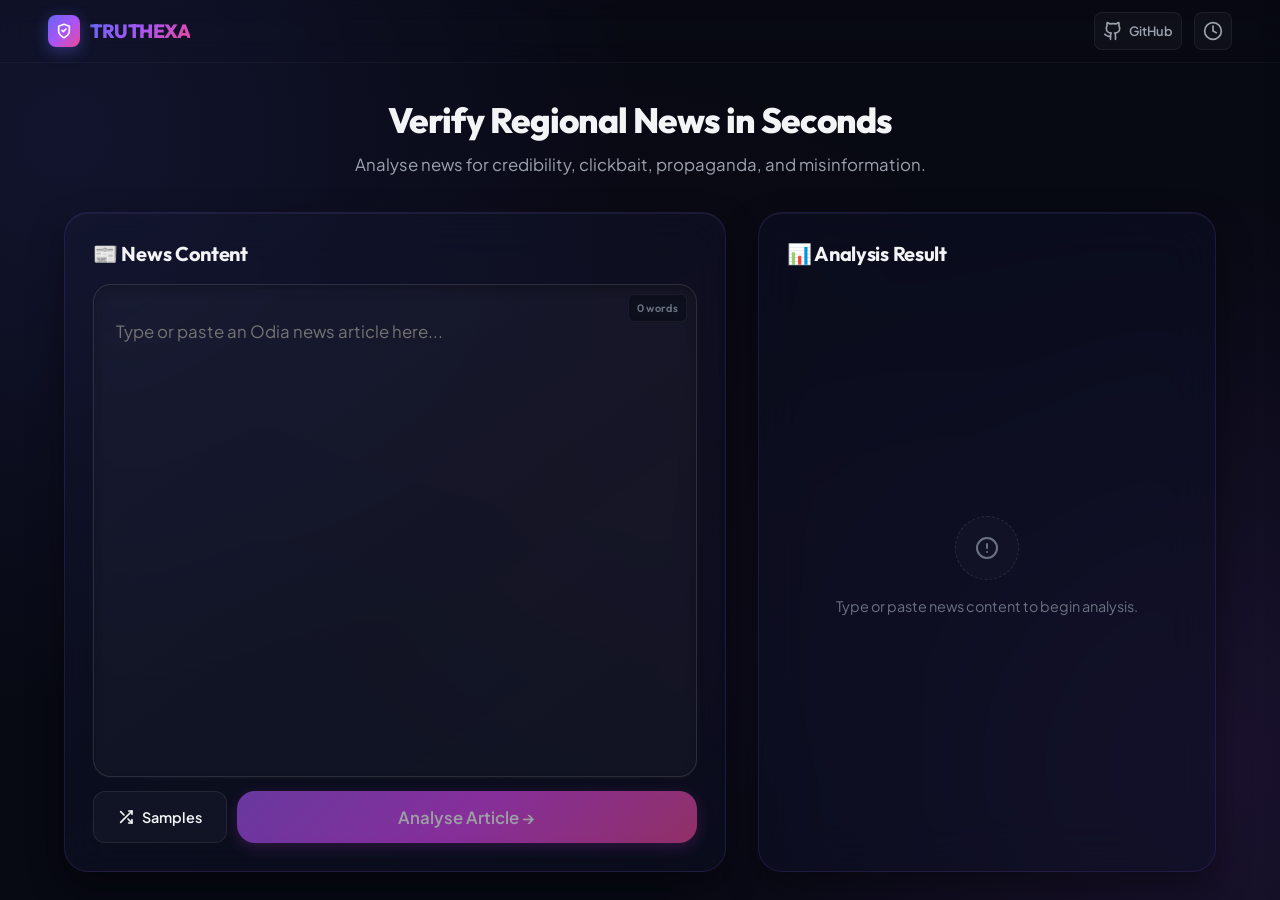
==== commit bc51e3ee: "UI overhaul: compact navbar/history, Indian English, GitHub link - Compact desktop navbar (smaller l" ====
--- a/frontend/index.html
+++ b/frontend/index.html
@@ -1,229 +1,144 @@
 <!DOCTYPE html>
-<!-- Updated to use HF backend -->
 <html lang="en">
 <head>
     <meta charset="UTF-8">
-    <meta name="viewport" content="width=device-width, initial-scale=1.0">
-    <title>Truthexa | NLP-Powered Fake News Detection</title>
-    <meta name="description" content="An advanced NLP-powered platform of Machine Learning baselines to detect fake news in Odia and regional Indian languages.">
-    <!-- Google Fonts -->
+    <meta name="viewport" content="width=device-width, initial-scale=1.0, viewport-fit=cover">
+    <title>Truthexa | Fake News Detection</title>
+    <meta name="description" content="Detect fake news in Odia and regional Indian languages.">
+    <link rel="icon" type="image/svg+xml" href="data:image/svg+xml,<svg xmlns='http://www.w3.org/2000/svg' viewBox='0 0 32 32'><defs><linearGradient id='g' x1='0' y1='0' x2='1' y2='1'><stop offset='0%' stop-color='%236366f1'/><stop offset='100%' stop-color='%23ec4899'/></linearGradient></defs><path d='M16 28s10-5 10-13V7L16 3 6 7v8c0 8 10 13 10 13z' fill='url(%23g)'/><polyline points='11 16 14 19 21 12' fill='none' stroke='white' stroke-width='2.5' stroke-linecap='round' stroke-linejoin='round'/></svg>">
+    <!-- Preload the Google Fonts (same fonts used by both versions) -->
+    <link rel="preconnect" href="https://fonts.googleapis.com">
+    <link rel="preconnect" href="https://fonts.gstatic.com" crossorigin>
     <link href="https://fonts.googleapis.com/css2?family=Outfit:wght@300;400;500;600;700;800&family=Plus+Jakarta+Sans:wght@300;400;500;600;700;800&display=swap" rel="stylesheet">
-    
-    <link rel="stylesheet" href="style.css">
+    <style>
+        /* Prevent flash of unstyled content */
+        html, body {
+            margin: 0;
+            padding: 0;
+            height: 100%;
+            background: #070913;
+            color: #f3f4f6;
+            font-family: 'Plus Jakarta Sans', 'Outfit', sans-serif;
+        }
+        #loading-screen {
+            display: flex;
+            flex-direction: column;
+            align-items: center;
+            justify-content: center;
+            height: 100vh;
+            gap: 16px;
+        }
+        .loader-spinner {
+            width: 36px;
+            height: 36px;
+            border: 3px solid rgba(99, 102, 241, 0.1);
+            border-top-color: #8b5cf6;
+            border-radius: 50%;
+            animation: spin 0.7s linear infinite;
+        }
+        @keyframes spin { to { transform: rotate(360deg); } }
+    </style>
 </head>
 <body>
-        <!-- Header Section -->
-    <!-- History Drawer Overlay -->
-    <div class="history-drawer-overlay" id="historyOverlay" onclick="toggleHistoryDrawer()"></div>
+    <div id="loading-screen">
+        <div class="loader-spinner"></div>
+        <div style="font-size:0.85rem;color:#9ca3af;font-weight:500;">Loading Truthexa...</div>
+    </div>
 
-    <!-- History Drawer -->
-    <aside class="history-drawer" id="historyDrawer">
-        <div class="history-header">
-            <span class="history-title">Recent Verifications</span>
-            <button class="history-close-btn" onclick="toggleHistoryDrawer()">
-                <svg width="18" height="18" viewBox="0 0 24 24" fill="none" stroke="currentColor" stroke-width="2" stroke-linecap="round" stroke-linejoin="round">
-                    <line x1="18" y1="6" x2="6" y2="18"></line>
-                    <line x1="6" y1="6" x2="18" y2="18"></line>
-                </svg>
-            </button>
-        </div>
-        <div class="history-body">
-            <div class="history-list" id="historyList">
-                <!-- Javascript populates this -->
-            </div>
-            <button class="clear-history-btn" id="clearHistoryBtn" onclick="clearHistory()" style="display: none;">Clear History</button>
-        </div>
-    </aside>
+    <script>
+        (function() {
+            const BREAKPOINT = 768;
+            const SS_KEY = 'truthexa_version';
 
-    <!-- Header Section -->
-    <header style="padding: 16px 32px; border-bottom: 1px solid rgba(255, 255, 255, 0.03); display: flex; justify-content: space-between; align-items: center; flex-shrink: 0;">
-        <div class="logo-container">
-            <div class="logo-icon" style="width: 32px; height: 32px; border-radius: 8px;">
-                <!-- SVG Shield Check icon -->
-                <svg width="18" height="18" viewBox="0 0 24 24" fill="none" stroke="currentColor" stroke-width="2.5" stroke-linecap="round" stroke-linejoin="round" style="color: white;">
-                    <path d="M12 22s8-4 8-10V5l-8-3-8 3v7c0 6 8 10 8 10z"></path>
-                    <path d="m9 11 2 2 4-4"></path>
-                </svg>
-            </div>
-            <span class="logo-text" style="font-size: 1.15rem; letter-spacing: -0.2px;">TRUTHEXA</span>
-        </div>
-        
-        <button id="historyToggleBtn" onclick="toggleHistoryDrawer()" style="background: transparent; border: none; cursor: pointer; display: flex; align-items: center; gap: 0px; color: var(--text-muted); font-size: 0.9rem; font-weight: 500; transition: color 0.2s;" onmouseover="this.style.color='white'" onmouseout="this.style.color='var(--text-muted)'">
-            <svg width="20" height="20" viewBox="0 0 24 24" fill="none" stroke="currentColor" stroke-width="2" stroke-linecap="round" stroke-linejoin="round">
-                <circle cx="12" cy="12" r="10"></circle>
-                <polyline points="12 6 12 12 16 14"></polyline>
-            </svg></button>
-    </header>
+            function getDesiredVersion() {
+                return window.innerWidth > BREAKPOINT ? 'desktop' : 'mobile';
+            }
 
-    <!-- Main Content Grid -->
-    <main style="padding: 24px 5%; width: 100%; max-width: 1400px; margin: 0 auto; box-sizing: border-box; flex: 1; display: flex; flex-direction: column; overflow: hidden; min-height: 0;">
-        
-        <!-- Hero Introduction - Compact & Minimalist -->
-        <section class="hero-section" style="margin-bottom: 24px; text-align: center; flex-shrink: 0;">
-            <h1 class="hero-title" style="font-size: 2.2rem; font-weight: 800; letter-spacing: -0.5px; ">Verify Regional News in Seconds</h1>
-            <p class="hero-desc mobile-hide" style="font-size: 0.95rem; color: var(--text-secondary); max-width: 600px; margin: 0 auto;">Analyze news for credibility, clickbait, propaganda, and misinformation.</p>
-        </section>
+            // Prevent reload loops: if we just switched versions, don't reload again
+            const prevVersion = sessionStorage.getItem(SS_KEY);
+            const desiredVersion = getDesiredVersion();
 
-        
+            if (prevVersion && prevVersion !== desiredVersion) {
+                // The user resized across the breakpoint — reload to switch versions
+                sessionStorage.setItem(SS_KEY, desiredVersion);
+                location.reload();
+                return;
+            }
 
-        
-        <!-- Mobile Chat Container -->
-        <div id="mobileChatContainer" class="mobile-only" style="flex: 1; display: none; flex-direction: column; overflow-y: auto; gap: 16px; padding: 16px; box-sizing: border-box; width: 100%;">
-        </div>
-        <!-- Dynamic Grid Workspace -->
-        <div class="workspace-grid tab-input" id="workspaceGrid" style="flex: 1; min-height: 0;">
-            
-            <!-- Left Panel: Input Area -->
-            <div class="card input-card" style="display: flex; flex-direction: column; min-height: 0;">
-                <div class="input-header mobile-hide" style="flex-direction: column; align-items: flex-start; gap: 4px;">
-                    <h2 class="card-title" style="font-size: 1.5rem; margin-bottom: 0; font-weight: 800;">📰 News Content</h2>
-                </div>
-                
-                <div class="textarea-wrapper" style="position: relative; width: 100%; flex: 1; display: flex; flex-direction: column; gap: 16px;">
-                    <textarea id="newsInput" oninput="handleInput()" placeholder="" style="border-radius: 20px; border: 1px solid rgba(255, 255, 255, 0.08); width: 100%; box-sizing: border-box; flex: 1; resize: none;"></textarea>
-                    
-                    <div style="position: absolute; top: 1px; right: 1px; display: flex; align-items: stretch; border-bottom-left-radius: 12px; border-top-right-radius: 19px; overflow: hidden; background: rgba(255,255,255,0.03); border-bottom: 1px solid rgba(255,255,255,0.08); border-left: 1px solid rgba(255,255,255,0.08); z-index: 10;">
-                        <div id="wordCounter" style="font-size: 0.7rem; color: var(--text-muted); font-weight: 500; padding: 0 12px; display: flex; align-items: center; justify-content: center; height: 28px; border-right: 1px solid rgba(255,255,255,0.05);">0 words</div>
-                        <button id="floatingActionBtn" style="height: 28px; padding: 0 12px; background: transparent; border: none; font-size: 0.7rem; color: var(--text-secondary); cursor: pointer; display: flex; align-items: center; justify-content: center; transition: all 0.2s; font-weight: 500;" onclick="handleFloatingAction()" onmouseover="this.style.background='rgba(255,255,255,0.05)'; this.style.color='white'" onmouseout="this.style.background='transparent'; this.style.color='var(--text-secondary)'">
-                            📋 Paste
-                        </button>
-                    </div>
-                    
-                    <button class="primary-btn analyzeBtnClass" onclick="analyzeNews()" disabled style="width: 100%; border-radius: 20px; height: 48px; font-size: 1.1rem; flex: none; margin-top: 0;">
-                        <span class="analyzeBtnTextClass" style="display: flex; align-items: center; gap: 8px;">🔍 Analyze Article →</span>
-                        <svg class="btnIconLoadingClass" width="20" height="20" viewBox="0 0 24 24" fill="none" stroke="currentColor" stroke-width="2.5" stroke-linecap="round" stroke-linejoin="round" style="display: none; animation: spin 1s linear infinite;">
-                            <path d="M21 12a9 9 0 1 1-6.219-8.56"></path>
-                        </svg>
-                    </button>
-                </div>
-                
+            sessionStorage.setItem(SS_KEY, desiredVersion);
 
-            </div>
+            // Load the appropriate version
+            var version = desiredVersion;
+            var basePath = version + '/';
 
-            <!-- Right Panel: Results Dashboard -->
-            <div class="mobile-backdrop" onclick="switchMobileTab('input')"></div>
-            <div class="card result-card" id="resultCard" style="display: flex; flex-direction: column; min-height: 0; overflow-y: auto;">
-                                <div class="input-header" style="flex-direction: row; justify-content: space-between; align-items: center; width: 100%; margin-bottom: 24px;">
-                    <div style="display: flex; flex-direction: column; align-items: flex-start; gap: 4px;">
-                        <h2 class="card-title" style="font-size: 1.5rem; margin-bottom: 0; font-weight: 800;">📊 Analysis Result</h2>
-                    </div>
-                    <button class="mobile-close-result-btn" onclick="switchMobileTab('input')" style="background: rgba(255,255,255,0.1); border: none; border-radius: 50%; width: 32px; height: 32px; display: none; align-items: center; justify-content: center; color: white; cursor: pointer;">
-                        <svg width="20" height="20" viewBox="0 0 24 24" fill="none" stroke="currentColor" stroke-width="2.5" stroke-linecap="round" stroke-linejoin="round"><line x1="18" y1="6" x2="6" y2="18"></line><line x1="6" y1="6" x2="18" y2="18"></line></svg>
-                    </button>
-                </div>
-                
-                <!-- Loading State overlay -->
-                <div class="loader-container" id="loaderContainer">
-                    <div class="glow-spinner"></div>
-                    <p style="color: var(--text-secondary); font-size: 0.9rem; font-weight: 500;">Running NLP Classifiers...</p>
-                </div>
+            // Fetch the version's HTML
+            fetch(basePath + 'index.html')
+                .then(function(res) { if (!res.ok) throw new Error('Failed to load ' + version); return res.text(); })
+                .then(function(html) {
+                    // Parse and extract body content (strip <script> tags to avoid double-execution)
+                    var parser = new DOMParser();
+                    var doc = parser.parseFromString(html, 'text/html');
+                    var bodyContent = '';
+                    var bodyChildren = doc.body.children;
+                    for (var i = 0; i < bodyChildren.length; i++) {
+                        if (bodyChildren[i].tagName !== 'SCRIPT') {
+                            bodyContent += bodyChildren[i].outerHTML;
+                        }
+                    }
 
-                <!-- 1. Placeholder State -->
-                <div class="result-placeholder" id="resultPlaceholder" style="flex: 1; display: flex; flex-direction: column; justify-content: center;">
-                    <div class="placeholder-icon">
-                        <svg width="24" height="24" viewBox="0 0 24 24" fill="none" stroke="currentColor" stroke-width="2" stroke-linecap="round" stroke-linejoin="round">
-                            <circle cx="12" cy="12" r="10"></circle>
-                            <line x1="12" y1="8" x2="12" y2="12"></line>
-                            <line x1="12" y1="16" x2="12.01" y2="16"></line>
-                        </svg>
-                    </div>
-                    <div>
-                        <p id="placeholderText" style="font-size: 0.88rem; color: var(--text-muted);">Paste the news on the news content.</p>
-                    </div>
-                </div>
+                    // Get inline styles from head (besides the main stylesheet)
+                    var inlineStyles = '';
+                    var headChildren = doc.head.children;
+                    for (var j = 0; j < headChildren.length; j++) {
+                        var el = headChildren[j];
+                        if (el.tagName === 'STYLE') {
+                            inlineStyles += el.outerHTML;
+                        }
+                    }
 
-                <!-- 2. Active Result Display State -->
-                <div class="result-display" id="resultDisplay" style="flex: 1; display: none; flex-direction: column; justify-content: center;">
-                    <!-- Clean Minimalist Verdict Indicator -->
-                    <div style="display: flex; flex-direction: column; align-items: center; justify-content: center; gap: 24px; padding: 20px 0;">
-                        
+                    // Replace body content
+                    document.body.innerHTML = bodyContent;
+                    if (inlineStyles) {
+                        document.head.insertAdjacentHTML('beforeend', inlineStyles);
+                    }
 
-                        <!-- Circular Gauge Indicator -->
-                        <div style="display: flex; flex-direction: column; align-items: center; gap: 32px; width: 100%; max-width: 320px; margin: 0 auto;">
-                            <div class="circular-gauge" style="width: 180px; height: 180px;">
-                                <svg viewBox="0 0 80 80">
-                                    <circle class="bg-circle" cx="40" cy="40" r="36"></circle>
-                                    <circle class="fill-circle" id="gaugeFill" cx="40" cy="40" r="36" style="stroke-dashoffset: 0;"></circle>
-                                </svg>
-                                <div class="percentage-label" style="display: flex; flex-direction: column; justify-content: center; align-items: center; gap: 2px;">
-                                    <div class="verdict-badge verdict-real" id="verdictBadge" style="font-size: 2.2rem; font-weight: 900; letter-spacing: 6px; padding: 0; margin-right: -6px; line-height: 1.1;">REAL</div>
-                                </div>
-                            </div>
-                            
-                            <!-- Confidence Score Bar -->
-                            <div style="width: 100%; position: relative; padding-bottom: 36px; margin-top: 10px;">
-                                <!-- Labels and Moving % -->
-                                <div style="display: flex; justify-content: space-between; font-size: 0.65rem; color: var(--text-muted); font-weight: 700; text-transform: uppercase; margin-bottom: 8px; position: relative; height: 20px;">
-                                    <span>Low</span>
-                                    <div id="confidencePercentContainer" style="position: absolute; top: 0px; left: 0%; transform: translateX(-50%); transition: left 1.2s cubic-bezier(0.16, 1, 0.3, 1);">
-                                        <span id="confidencePercent" style="font-size: 0.8rem; font-weight: 800; color: var(--text-primary);">0%</span>
-                                    </div>
-                                    <span>High</span>
-                                </div>
-                                <!-- Bar -->
-                                <div style="width: 100%; height: 8px; border-radius: 4px; background: linear-gradient(to right, #ef4444, #f97316, #eab308, #10b981); position: relative;">
-                                    <!-- Moving Pointer -->
-                                    <div id="confidencePointer" style="position: absolute; top: 10px; left: 0%; transform: translateX(-50%); transition: left 1.2s cubic-bezier(0.16, 1, 0.3, 1); display: flex; flex-direction: column; align-items: center; gap: 2px;">
-                                        <svg width="12" height="12" viewBox="0 0 24 24" fill="currentColor" style="color: var(--text-primary);">
-                                            <polygon points="12,2 24,22 0,22"></polygon>
-                                        </svg>
-                                        <span style="font-size: 0.55rem; font-weight: 700; color: var(--text-muted); text-transform: uppercase; letter-spacing: 0.5px;">Confidence</span>
-                                    </div>
-                                </div>
-                            </div>
-                        </div>
+                    // Remove the loading screen styling
+                    document.getElementById('loading-screen')?.remove();
 
-                    </div>
+                    // Load the version's stylesheet
+                    var link = document.createElement('link');
+                    link.rel = 'stylesheet';
+                    link.href = basePath + 'style.css';
+                    document.head.appendChild(link);
 
+                    // Load the version's script
+                    var script = document.createElement('script');
+                    script.src = basePath + 'script.js';
+                    script.onload = function() {
+                        // Dispatch event so JS knows it's ready
+                        document.dispatchEvent(new Event('truthexa-ready'));
+                    };
+                    document.body.appendChild(script);
+                })
+                .catch(function(err) {
+                    document.getElementById('loading-screen').innerHTML =
+                        '<div style="color:#ef4444;font-size:0.9rem;">Failed to load Truthexa. Please refresh the page.</div>' +
+                        '<div style="color:#6b7280;font-size:0.75rem;margin-top:8px;">' + err.message + '</div>';
+                });
 
-
-                    <!-- Technical Attribution Footer -->
-                    <div style="font-size: 0.74rem; color: var(--text-muted); text-align: center; margin-top: 4px; padding-top: 12px; border-top: 1px solid rgba(255,255,255,0.03); display: flex; align-items: center; justify-content: center; gap: 0px;">
-                        <svg width="12" height="12" viewBox="0 0 24 24" fill="none" stroke="currentColor" stroke-width="2" style="opacity: 0.7;"><circle cx="12" cy="12" r="10"></circle><line x1="12" y1="16" x2="12" y2="12"></line><line x1="12" y1="8" x2="12.01" y2="8"></line></svg>
-                        <span>Verified using NLP classifiers (<span id="metaModelUsed" style="font-weight: 600; color: var(--text-secondary);">TF-IDF Baseline</span>)</span>
-                        <span id="metaTextLen" style="display: none;">0</span>
-                    </div>
-
-                    <!-- Warning for clickbait template matches -->
-                    <div class="warning-box" id="warningBox">
-                        <svg width="20" height="20" viewBox="0 0 24 24" fill="none" stroke="#fca5a5" stroke-width="2" stroke-linecap="round" stroke-linejoin="round" style="flex-shrink: 0;">
-                            <path d="m21.73 18-8-14a2 2 0 0 0-3.48 0l-8 14A2 2 0 0 0 4 21h16a2 2 0 0 0 1.73-3Z"></path>
-                            <line x1="12" y1="9" x2="12" y2="13"></line>
-                            <line x1="12" y1="17" x2="12.01" y2="17"></line>
-                        </svg>
-                        <div>
-                            <strong style="display: block; margin-bottom: 2px;">Sensational Clickbait Detected</strong>
-                            <span id="warningMsg">Your text contains known clickbait templates commonly found in fabricated Odia news reporting.</span>
-                        </div>
-                    </div>
-                </div>
-
-                <!-- 3. Error State -->
-                <div class="result-error" id="resultError" style="display: none; flex: 1; text-align: center; color: var(--text-secondary); flex-direction: column; align-items: center; justify-content: center; gap: 16px; padding: 20px;">
-                    <div class="error-icon" style="color: var(--fake-color); width: 48px; height: 48px; border-radius: 50%; background: rgba(239, 68, 68, 0.05); border: 1px solid rgba(239, 68, 68, 0.15); display: flex; align-items: center; justify-content: center; margin: 0 auto;">
-                        <svg width="24" height="24" viewBox="0 0 24 24" fill="none" stroke="currentColor" stroke-width="2.5" stroke-linecap="round" stroke-linejoin="round">
-                            <polygon points="7.86 2 16.14 2 22 7.86 22 16.14 16.14 22 7.86 22 2 16.14 2 7.86 7.86 2"></polygon>
-                            <line x1="12" y1="8" x2="12" y2="12"></line>
-                            <line x1="12" y1="16" x2="12.01" y2="16"></line>
-                        </svg>
-                    </div>
-                    <div>
-                        <h4 style="font-weight: 700;  color: #fca5a5;">Verification Failed</h4>
-                        <p id="errorDetails" style="font-size: 0.85rem; color: var(--text-muted); margin-bottom: 16px; line-height: 1.5;">Unable to reach the analytical models. Please check your network connection.</p>
-                        <button class="secondary-btn" style="padding: 8px 16px; font-size: 0.85rem;" onclick="analyzeNews()">Retry Analysis</button>
-                    </div>
-                </div>
-
-            </div>
-        </div>
-
-
-    </main>
-
-    <!-- Javascript Logical Controller -->
-    <script src="script.js"></script>
-    
-    <!-- Toast Notifications Container -->
-    <div class="toast-container" id="toastContainer"></div>
+            // Listen for resize crossing the breakpoint
+            var lastWidth = window.innerWidth;
+            window.addEventListener('resize', function() {
+                var currentWidth = window.innerWidth;
+                var crossed = (lastWidth > BREAKPOINT && currentWidth <= BREAKPOINT) ||
+                              (lastWidth <= BREAKPOINT && currentWidth > BREAKPOINT);
+                if (crossed) {
+                    sessionStorage.setItem(SS_KEY, currentWidth > BREAKPOINT ? 'desktop' : 'mobile');
+                    location.reload();
+                }
+                lastWidth = currentWidth;
+            });
+        })();
+    </script>
 </body>
 </html>
